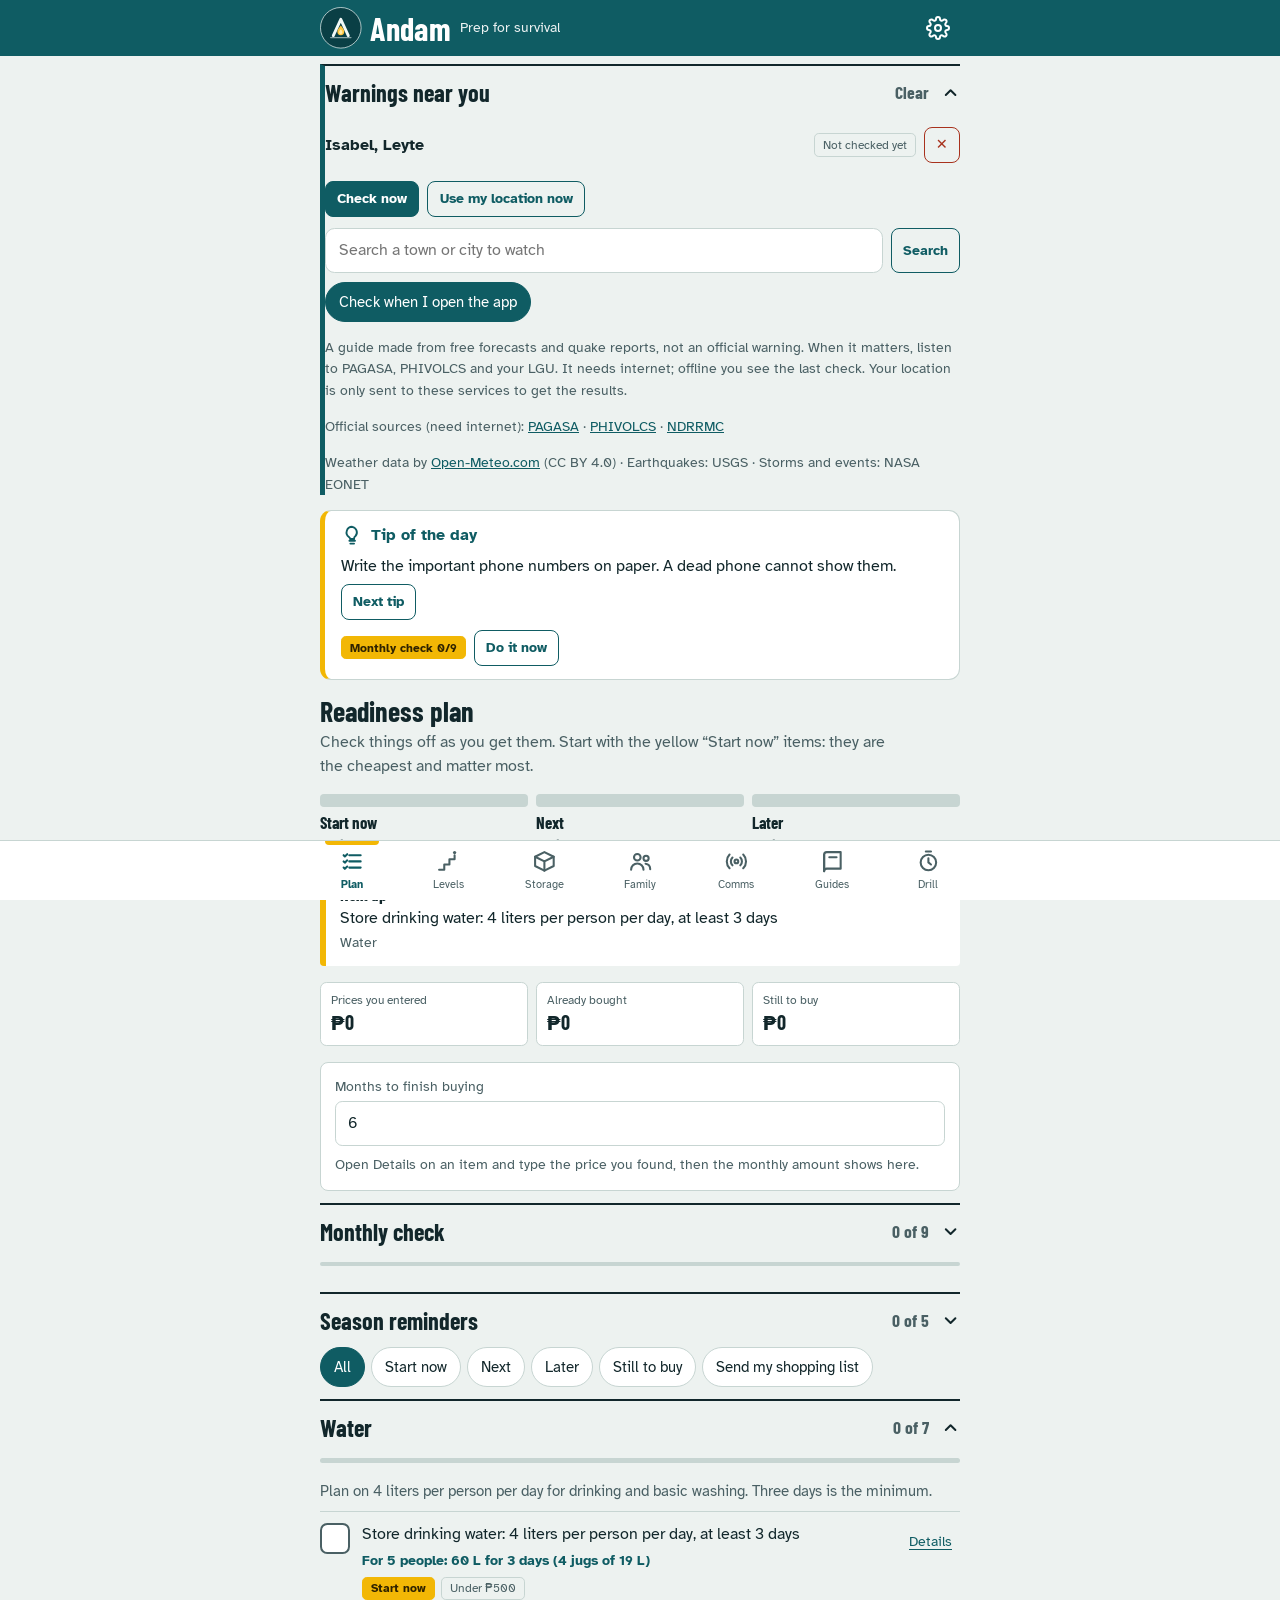
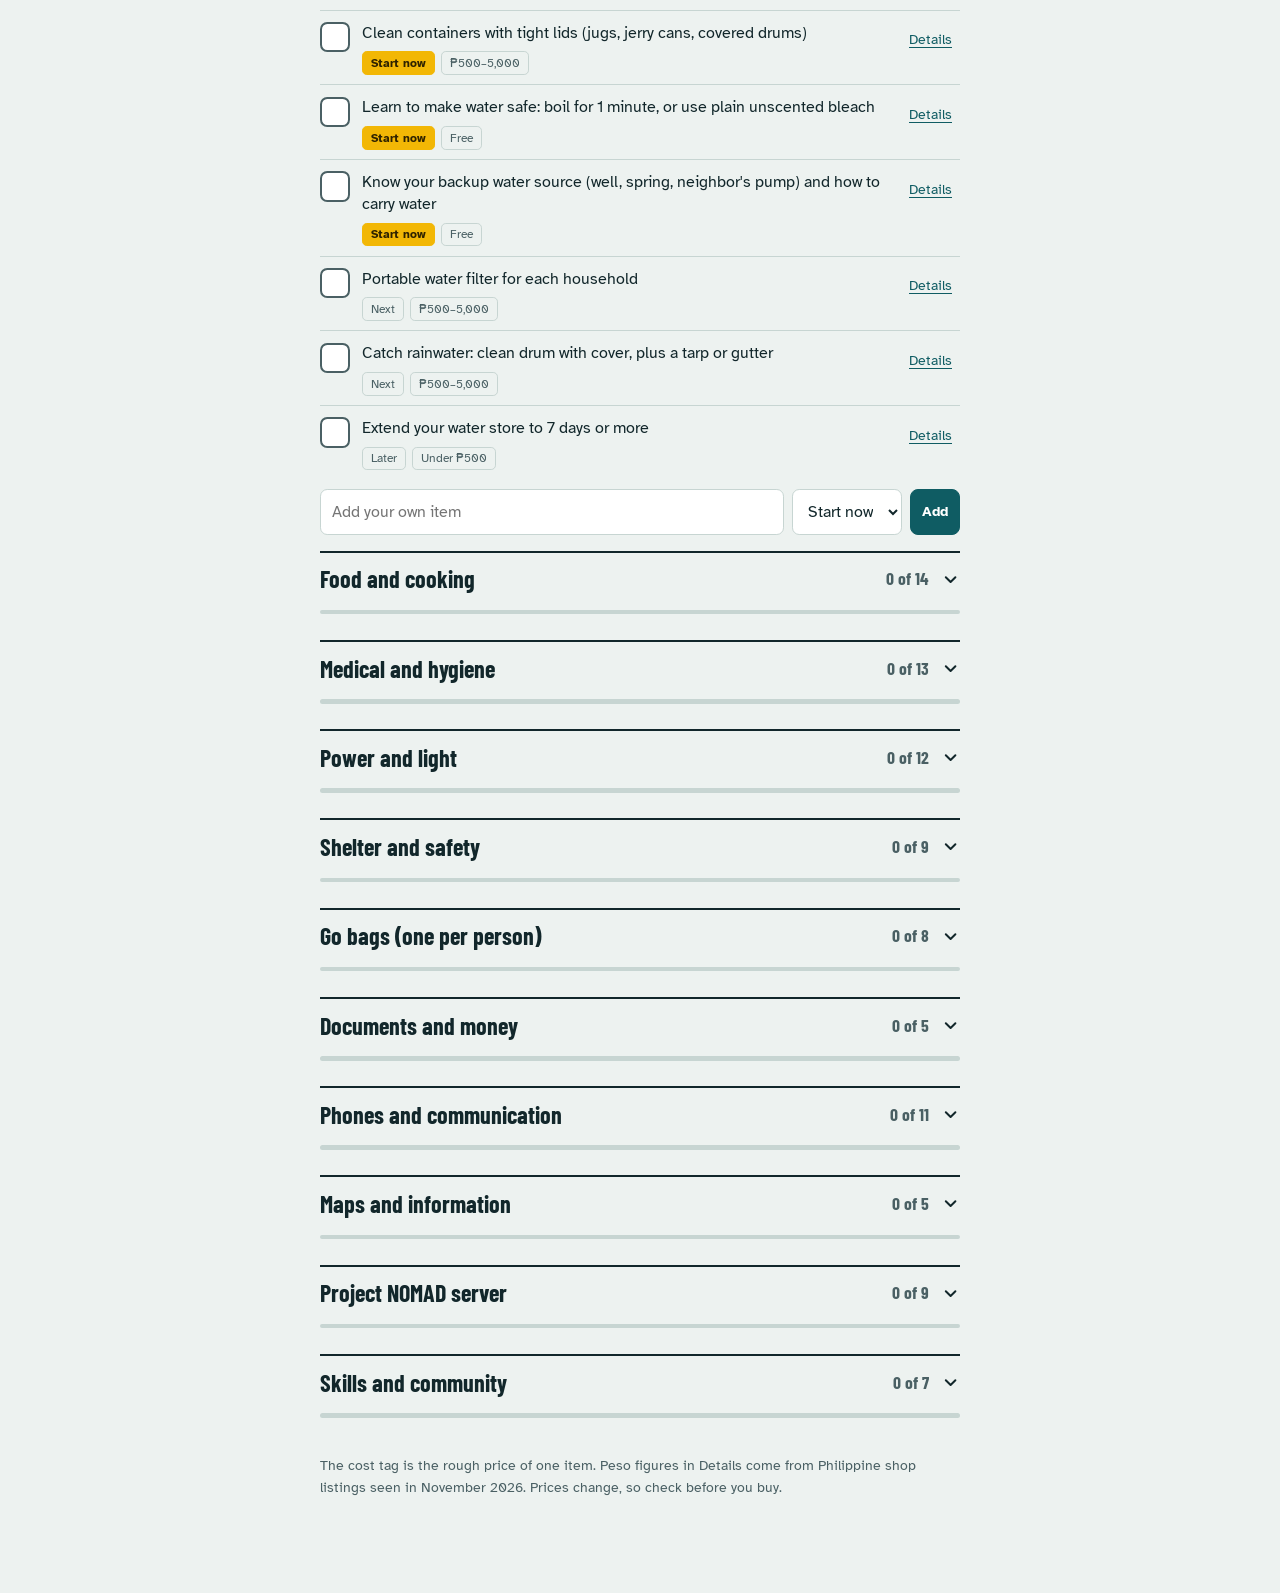
==== index.html @ 2afd2165 "Add files via upload" ====
<!doctype html>
<html lang="en">
<head>
<meta charset="utf-8">
<meta name="viewport" content="width=device-width,initial-scale=1,viewport-fit=cover">
<title>Andam – Prep for survival</title>
<meta name="description" content="A family readiness plan, shopping checklist, and emergency guides that work without internet.">
<meta name="theme-color" content="#0F5C63">
<meta name="apple-mobile-web-app-capable" content="yes">
<meta name="mobile-web-app-capable" content="yes">
<meta name="apple-mobile-web-app-title" content="Andam">
<meta name="apple-mobile-web-app-status-bar-style" content="black-translucent">
<meta name="robots" content="noindex">
<link rel="manifest" href="manifest.webmanifest">
<link rel="icon" href="icons/icon-192.png">
<link rel="apple-touch-icon" href="icons/apple-touch-icon.png">
<link rel="preload" href="fonts/barlow-cond-700.woff2" as="font" type="font/woff2" crossorigin>
<link rel="stylesheet" href="styles.css">
</head>
<body>

<header class="top">
  <div class="wrap">
    <div class="brand"><svg class="logo" viewBox="0 0 512 512" aria-hidden="true" focusable="false"><circle cx="256" cy="256" r="250" fill="#0A3F45" stroke="#F2FAF8" stroke-opacity=".7" stroke-width="12"/><g transform="translate(256 256) scale(0.84) translate(-256 -270)"><path d="M146 384 L256 146 L366 384" fill="none" stroke="#F2FAF8" stroke-width="42" stroke-linecap="round" stroke-linejoin="round"/><path d="M256 238 C292 280 306 302 306 328 a50 50 0 0 1 -100 0 C206 302 220 280 256 238 Z" fill="#FFC53D"/><path d="M256 290 C273 311 282 322 282 337 a26 26 0 0 1 -52 0 C230 322 239 311 256 290 Z" fill="#FFE8A3"/><path d="M108 414 H404" stroke="#F2FAF8" stroke-width="20" stroke-linecap="round" opacity=".55"/></g></svg><h1>Andam</h1><span>Prep for survival</span></div>
    <button class="icon-btn" data-a="settings" aria-label="Settings and backup">
      <svg viewBox="0 0 24 24" fill="none" stroke="currentColor" stroke-width="2" stroke-linecap="round" stroke-linejoin="round" aria-hidden="true"><circle cx="12" cy="12" r="3"/><path d="M19.4 15a1.7 1.7 0 0 0 .3 1.9l.1.1a2 2 0 1 1-2.8 2.8l-.1-.1a1.7 1.7 0 0 0-1.9-.3 1.7 1.7 0 0 0-1 1.5V21a2 2 0 1 1-4 0v-.1a1.7 1.7 0 0 0-1-1.5 1.7 1.7 0 0 0-1.9.3l-.1.1a2 2 0 1 1-2.8-2.8l.1-.1a1.7 1.7 0 0 0 .3-1.9 1.7 1.7 0 0 0-1.5-1H3a2 2 0 1 1 0-4h.1a1.7 1.7 0 0 0 1.5-1 1.7 1.7 0 0 0-.3-1.9l-.1-.1a2 2 0 1 1 2.8-2.8l.1.1a1.7 1.7 0 0 0 1.9.3h0a1.7 1.7 0 0 0 1-1.5V3a2 2 0 1 1 4 0v.1a1.7 1.7 0 0 0 1 1.5h0a1.7 1.7 0 0 0 1.9-.3l.1-.1a2 2 0 1 1 2.8 2.8l-.1.1a1.7 1.7 0 0 0-.3 1.9v0a1.7 1.7 0 0 0 1.5 1H21a2 2 0 1 1 0 4h-.1a1.7 1.7 0 0 0-1.5 1z"/></svg>
    </button>
  </div>
</header>

<main class="wrap" id="app" aria-live="polite"></main>

<nav class="nav" aria-label="Main">
  <div class="wrap">
    <button data-a="tab" data-tab="plan">
      <svg viewBox="0 0 24 24" fill="none" stroke="currentColor" stroke-width="2" stroke-linecap="round" stroke-linejoin="round" aria-hidden="true"><path d="M9 6h11M9 12h11M9 18h11"/><path d="M3.5 6l1.2 1.2L7 5M3.5 12l1.2 1.2L7 11M3.5 18l1.2 1.2L7 17"/></svg>
      <span data-i="Plan">Plan</span></button>
    <button data-a="tab" data-tab="levels">
      <svg viewBox="0 0 24 24" fill="none" stroke="currentColor" stroke-width="2" stroke-linecap="round" stroke-linejoin="round" aria-hidden="true"><path d="M3 20h5v-5h5v-5h5V6"/><circle class="lvl-dot" cx="18" cy="3.5" r="1.6" fill="currentColor" stroke="none"/></svg>
      <span data-i="Levels">Levels</span></button>
    <button data-a="tab" data-tab="storage">
      <svg viewBox="0 0 24 24" fill="none" stroke="currentColor" stroke-width="2" stroke-linecap="round" stroke-linejoin="round" aria-hidden="true"><path d="M3 7.5 12 3l9 4.5v9L12 21l-9-4.5z"/><path d="M3 7.5 12 12l9-4.5M12 12v9"/></svg>
      <span data-i="Storage">Storage</span></button>
    <button data-a="tab" data-tab="family">
      <svg viewBox="0 0 24 24" fill="none" stroke="currentColor" stroke-width="2" stroke-linecap="round" stroke-linejoin="round" aria-hidden="true"><circle cx="9" cy="8" r="3.2"/><path d="M3 20c0-3.3 2.7-6 6-6s6 2.7 6 6"/><circle cx="17.5" cy="9" r="2.5"/><path d="M17 14.2c2.6.3 4.5 2.5 4.5 5.3"/></svg>
      <span data-i="Family">Family</span></button>
    <button data-a="tab" data-tab="comms">
      <svg viewBox="0 0 24 24" fill="none" stroke="currentColor" stroke-width="2" stroke-linecap="round" stroke-linejoin="round" aria-hidden="true"><circle cx="12" cy="12" r="1.8"/><path d="M8.2 8.2a5.4 5.4 0 0 0 0 7.6M15.8 8.2a5.4 5.4 0 0 1 0 7.6M5.4 5.4a9.4 9.4 0 0 0 0 13.2M18.6 5.4a9.4 9.4 0 0 1 0 13.2"/></svg>
      <span data-i="Comms">Comms</span></button>
    <button data-a="tab" data-tab="guides">
      <svg viewBox="0 0 24 24" fill="none" stroke="currentColor" stroke-width="2" stroke-linecap="round" stroke-linejoin="round" aria-hidden="true"><path d="M4 5.5A2.5 2.5 0 0 1 6.5 3H20v16H6.5A2.5 2.5 0 0 0 4 21.5z"/><path d="M4 5.5v16"/><path d="M9 8h7"/></svg>
      <span data-i="Guides">Guides</span></button>
    <button data-a="tab" data-tab="drill">
      <svg viewBox="0 0 24 24" fill="none" stroke="currentColor" stroke-width="2" stroke-linecap="round" stroke-linejoin="round" aria-hidden="true"><circle cx="12" cy="13" r="7.5"/><path d="M12 9v4l2.5 2M9.5 2.5h5"/></svg>
      <span data-i="Drill">Drill</span></button>
  </div>
</nav>

<div class="toast" id="toast" role="status" hidden></div>

<dialog id="settings" aria-labelledby="settingsTitle">
  <div class="dlg">
    <div style="display:flex;justify-content:space-between;align-items:center">
      <h2 id="settingsTitle">Settings</h2>
      <button class="btn ghost small" data-a="closesettings">Close</button>
    </div>

    <h3>Look</h3>
    <div class="grid2">
      <label class="field"><span>Theme</span>
        <select id="theme" data-bind="settings.theme"><option value="auto">Match my phone</option><option value="light">Light</option><option value="dark">Dark</option></select></label>
      <label class="field"><span>Text size</span>
        <select id="size" data-bind="settings.size"><option value="m">Normal</option><option value="l">Large</option><option value="xl">Extra large</option></select></label>
    </div>
    <label class="field"><span>Language / Pinulongan</span>
      <select id="lang" data-bind="settings.lang" data-re="1"><option value="en">English</option><option value="ceb">Bisaya</option></select></label>
    <label class="field"><span>Animations</span>
      <select id="motion" data-bind="settings.motion"><option value="auto">On (follow my phone's setting)</option><option value="off">Off (saves battery)</option></select></label>

    <h3>Install on this phone</h3>
    <p><span class="status" id="offlineStatus">Checking…</span></p>
    <p class="hint">Android (Chrome): menu ⋮, then “Install app” or “Add to Home screen”. iPhone (Safari): Share button, then “Add to Home Screen”. Open the app once with internet so it can save itself for offline use.</p>
    <button class="btn" id="installBtn" data-a="install" hidden>Install Andam</button>

    <h3>Send this app to another phone</h3>
    <p class="hint">Works with no internet and no power grid. It packs the whole app into one file (Andam.html). Pick Bluetooth or Nearby Share in the menu that opens. The other person opens the file in Chrome.</p>
    <button class="btn" data-a="shareapp">Send this app</button>

    <h3>Back up your entries</h3>
    <p class="hint">Everything you type is saved only on this phone. If you change phones, copy this backup and paste it into the new one. Photos you add to a guide stay on this phone and are not in the backup.</p>
    <p class="hint" id="lastBackup"></p>
    <textarea id="backup" readonly aria-label="Backup text" style="min-height:6rem;font-size:.8rem"></textarea>
    <div class="actions"><button class="btn small" data-a="copybackup">Copy backup</button><button class="btn small ghost" data-a="dlbackup">Download file</button></div>
    <label class="field"><span>Restore from a backup</span><textarea id="restoreText" placeholder="Paste a backup here" style="min-height:4rem;font-size:.8rem"></textarea></label>
    <div class="actions"><input type="file" id="restoreFile" accept=".json,application/json" aria-label="Choose a backup file"><button class="btn small" data-a="restore">Restore</button></div>

    <h3>Print</h3>
    <p class="hint">Prints the page you are on, with every section open. Save as PDF to keep a copy.</p>
    <button class="btn small ghost" data-a="print">Print this page</button>

    <h3>Start over</h3>
    <button class="btn danger small" data-a="reset">Erase everything on this phone</button>

    <h3>About</h3>
    <p class="hint">Andam means “ready” in Bisaya. Nothing you enter leaves this phone. Peso figures come from Philippine shop listings seen in November 2026 and will change. Radio and satellite rules come from NTC circulars and news reports: confirm with the NTC or an authorized dealer before you buy.</p>
  </div>
</dialog>

<script src="data.js"></script>
<script src="tips.js"></script>
<script src="alerts.js"></script>
<script src="levels.js"></script>
<script src="howto.js"></script>
<script src="figures.js"></script>
<script src="howto2.js"></script>
<script src="howto3.js"></script>
<script src="figures4.js"></script>
<script src="i18n.js"></script>
<script src="i18n2.js"></script>
<script src="app.js"></script>
</body>
</html>
---- styles.css ----
@font-face{font-family:"Atkinson Hyperlegible";src:url(fonts/atkinson-400.woff2) format("woff2");font-weight:400;font-style:normal;font-display:swap}
@font-face{font-family:"Atkinson Hyperlegible";src:url(fonts/atkinson-700.woff2) format("woff2");font-weight:700;font-style:normal;font-display:swap}
@font-face{font-family:"Barlow Condensed";src:url(fonts/barlow-cond-600.woff2) format("woff2");font-weight:600;font-style:normal;font-display:swap}
@font-face{font-family:"Barlow Condensed";src:url(fonts/barlow-cond-700.woff2) format("woff2");font-weight:700;font-style:normal;font-display:swap}

:root{
  --bg:#EDF2F0; --surface:#FFFFFF; --ink:#12272B; --muted:#4A6064; --line:#C7D5D2;
  --accent:#0F5C63; --accent-ink:#FFFFFF; --accent-soft:#D8EAEA;
  --signal:#F2B705; --signal-ink:#2F2300;
  --p1:#F2B705; --p2:#0F5C63; --p3:#6E8C93;
  --danger:#A8321D; --ok:#1E7A4C;
  --shadow:0 -1px 0 var(--line);
  --head:"Barlow Condensed","Arial Narrow",system-ui,sans-serif;
  --body:"Atkinson Hyperlegible",system-ui,-apple-system,"Segoe UI",Roboto,sans-serif;
}
@media (prefers-color-scheme:dark){
  :root:not([data-theme="light"]){
    --bg:#0B181B; --surface:#12262A; --ink:#E6F0EE; --muted:#9DB4B1; --line:#274349;
    --accent:#5CC2C8; --accent-ink:#062A2D; --accent-soft:#17383C;
    --p2:#5CC2C8; --p3:#8FB0B7; --danger:#FF8C73; --ok:#6FD39B;
  }
}
:root[data-theme="dark"]{
  --bg:#0B181B; --surface:#12262A; --ink:#E6F0EE; --muted:#9DB4B1; --line:#274349;
  --accent:#5CC2C8; --accent-ink:#062A2D; --accent-soft:#17383C;
  --p2:#5CC2C8; --p3:#8FB0B7; --danger:#FF8C73; --ok:#6FD39B;
}

*{box-sizing:border-box}
html{font-size:100%;-webkit-text-size-adjust:100%;scroll-padding-top:5rem}
html[data-size="l"]{font-size:118%}
html[data-size="xl"]{font-size:136%}
body{margin:0;background:var(--bg);color:var(--ink);font:400 1rem/1.5 var(--body);
  padding-bottom:calc(5rem + env(safe-area-inset-bottom))}
button,input,select,textarea{font:inherit;color:inherit}
button{cursor:pointer}
a{color:var(--accent)}
:focus-visible{outline:3px solid var(--signal);outline-offset:2px;border-radius:.25rem}
.wrap{max-width:42rem;margin:0 auto;padding:0 1rem}
[hidden]{display:none!important}

/* top bar */
.top{position:sticky;top:0;z-index:20;background:var(--accent);color:var(--accent-ink);
  padding-top:env(safe-area-inset-top)}
:root[data-theme="dark"] .top, :root:not([data-theme="light"]) .top{}
.top .wrap{display:flex;align-items:center;justify-content:space-between;min-height:3.5rem;gap:.75rem}
.brand{display:flex;align-items:center;gap:.55rem;min-width:0}
.brand .logo{height:2.6rem;width:2.6rem;flex:none}
.brand h1{margin:0;font:700 2rem/1 var(--head);letter-spacing:.01em}
.brand span{font-size:.9rem;opacity:.92;white-space:nowrap;overflow:hidden;text-overflow:ellipsis}
.icon-btn{width:2.75rem;height:2.75rem;display:grid;place-items:center;border-radius:.6rem;
  background:transparent;border:0;color:inherit}
.icon-btn:hover{background:rgba(255,255,255,.14)}
.icon-btn svg{width:1.5rem;height:1.5rem}
@media (prefers-color-scheme:dark){ :root:not([data-theme="light"]) .top{background:#0F3F45;color:#E6F0EE} }
:root[data-theme="dark"] .top{background:#0F3F45;color:#E6F0EE}

/* views */
main{padding-top:1rem}
.view>h2{margin:.25rem 0 .25rem;font:700 1.75rem/1.1 var(--head)}
.lede{margin:0 0 1rem;color:var(--muted);max-width:36rem}
h3{font:700 1.3rem/1.15 var(--head);margin:1.5rem 0 .5rem}
.sec{margin:1.25rem 0}
.hint{color:var(--muted);font-size:.9rem}

/* readiness bar: three phase segments */
.tide{display:grid;grid-template-columns:repeat(3,1fr);gap:.5rem;margin:.75rem 0 1rem}
.seg .bar{height:.8rem;background:var(--line);border-radius:.25rem;overflow:hidden}
.seg .bar i{display:block;height:100%;transition:width .35s ease}
.seg:nth-child(1) i{background:var(--p1)}
.seg:nth-child(2) i{background:var(--p2)}
.seg:nth-child(3) i{background:var(--p3)}
.seg b{display:block;font:700 1.05rem/1.2 var(--head);margin-top:.3rem}
.seg small{color:var(--muted);font-size:.8rem}

.nextup{display:flex;gap:.75rem;align-items:flex-start;padding:.75rem .9rem;background:var(--surface);
  border-left:.4rem solid var(--signal);border-radius:.25rem;margin:0 0 1rem}
.nextup b{font:700 1.05rem/1.2 var(--head);display:block}
.nextup p{margin:.1rem 0 0}

.budget{display:grid;grid-template-columns:repeat(3,1fr);gap:.5rem;margin:0 0 1rem}
.budget div{background:var(--surface);border:1px solid var(--line);border-radius:.4rem;padding:.5rem .6rem}
.budget small{display:block;color:var(--muted);font-size:.78rem}
.budget b{font:700 1.25rem/1.2 var(--head)}

.chips{display:flex;flex-wrap:wrap;gap:.4rem;margin:0 0 .75rem}
.chip{border:1.5px solid var(--line);background:var(--surface);color:var(--ink);padding:.4rem .8rem;border-radius:2rem;min-height:2.5rem;font-size:.92rem}
.chip[aria-pressed="true"]{background:var(--accent);border-color:var(--accent);color:var(--accent-ink)}

/* category accordions */
.cat{border-top:2px solid var(--ink);margin-top:.5rem}
.cat>summary{list-style:none;display:grid;grid-template-columns:1fr auto auto;gap:.25rem .75rem;align-items:center;
  padding:.8rem 0;cursor:pointer;min-height:3rem}
.cat>summary::-webkit-details-marker{display:none}
.cat>summary h3{margin:0;font-size:1.5rem}
.cat .count{font:700 1.1rem/1 var(--head);color:var(--muted)}
.cat .chev{width:1.2rem;height:1.2rem;transition:transform .2s}
.cat[open] .chev{transform:rotate(180deg)}
.cat .mini{grid-column:1/-1;height:.28rem;background:var(--line);border-radius:.2rem;overflow:hidden}
.cat .mini i{display:block;height:100%;background:var(--accent)}
.cat .blurb{margin:0 0 .5rem;color:var(--muted);font-size:.95rem}

.item{border-top:1px solid var(--line);padding:.6rem 0}
.row{display:grid;grid-template-columns:auto 1fr auto;gap:.75rem;align-items:start}
.chk{appearance:none;-webkit-appearance:none;width:1.9rem;height:1.9rem;margin:.1rem 0 0;border:2px solid var(--muted);
  border-radius:.45rem;background:var(--surface);display:grid;place-content:center;cursor:pointer;flex:none}
.chk:checked{background:var(--accent);border-color:var(--accent)}
.chk:checked::after{content:"";width:.95rem;height:.5rem;border-left:3px solid var(--accent-ink);
  border-bottom:3px solid var(--accent-ink);transform:rotate(-45deg) translate(1px,-2px)}
.item label.t{display:block;cursor:pointer;padding:.15rem 0;line-height:1.35}
.item.done label.t{color:var(--muted);text-decoration:line-through;text-decoration-thickness:1px}
.meta{display:flex;flex-wrap:wrap;gap:.35rem;margin-top:.3rem}
.tag{font-size:.78rem;line-height:1;padding:.28rem .5rem;border-radius:.3rem;border:1px solid var(--line);color:var(--muted);background:transparent}
.tag.p1{background:var(--signal);border-color:var(--signal);color:var(--signal-ink);font-weight:700}
.tag.price{color:var(--ink)}
.more{border:0;background:transparent;color:var(--accent);padding:.5rem;min-height:2.5rem;border-radius:.4rem;font-size:.9rem;text-decoration:underline;text-underline-offset:3px}
.detail{margin:.4rem 0 .4rem 2.65rem;padding:.7rem .8rem;background:var(--surface);border:1px solid var(--line);border-radius:.4rem;font-size:.95rem}
.detail dl{margin:0;display:grid;gap:.4rem}
.detail dt{font-weight:700}
.detail dd{margin:0}
.field{display:block;margin:.6rem 0 0}
.field span{display:block;font-size:.85rem;color:var(--muted);margin-bottom:.2rem}
input[type=text],input[type=tel],input[type=number],input[type=date],select,textarea{
  width:100%;padding:.6rem .7rem;border:1.5px solid var(--line);border-radius:.45rem;background:var(--surface);min-height:2.75rem}
textarea{min-height:5rem;resize:vertical}
.addrow{display:grid;grid-template-columns:1fr auto auto;gap:.5rem;margin:.6rem 0 1rem}
.btn{border:1.5px solid var(--accent);background:var(--accent);color:var(--accent-ink);padding:.6rem 1rem;border-radius:.5rem;min-height:2.75rem;font-weight:700}
.btn.ghost{background:transparent;color:var(--accent)}
.btn.danger{border-color:var(--danger);color:var(--danger);background:transparent}
.btn.small{padding:.35rem .7rem;min-height:2.25rem;font-size:.9rem}

/* plain list blocks for family / comms */
.block{background:var(--surface);border:1px solid var(--line);border-radius:.5rem;padding:.9rem;margin:.75rem 0}
.block h4{margin:0 0 .4rem;font:700 1.25rem/1.15 var(--head)}
.grid2{display:grid;grid-template-columns:1fr 1fr;gap:.6rem}
@media (max-width:30rem){.grid2{grid-template-columns:1fr}}
.person{border-top:1px solid var(--line);padding:.9rem 0}
.person:first-of-type{border-top:0}
.actions{display:flex;gap:.5rem;flex-wrap:wrap;margin-top:.6rem}
a.btn{display:inline-flex;align-items:center;text-decoration:none}
.layer{border-top:1px solid var(--line);padding:.75rem 0}
.layer:first-child{border-top:0}
.layer h4{margin:0}
.layer p{margin:.2rem 0 .4rem}

/* guides */
.guide{border-top:1px solid var(--line)}
.guide>summary{list-style:none;cursor:pointer;padding:.9rem 0;font:700 1.35rem/1.2 var(--head);display:flex;justify-content:space-between;align-items:center;min-height:3rem}
.guide>summary::-webkit-details-marker{display:none}
.guide>summary::after{content:"+";font:700 1.6rem/1 var(--head);color:var(--accent)}
.guide[open]>summary::after{content:"–"}
.guide .body{padding:0 0 1rem}
.guide ol,.guide ul{padding-left:1.3rem;margin:.4rem 0}
.guide li{margin:.35rem 0}
.guide h4{font:700 1.15rem/1.2 var(--head);margin:1rem 0 .2rem}
.callout{border-left:.4rem solid var(--danger);padding:.5rem .8rem;background:var(--surface);margin:.6rem 0;border-radius:.25rem}

/* bottom nav */
.nav{position:fixed;inset:auto 0 0 0;z-index:30;background:var(--surface);box-shadow:var(--shadow);
  padding-bottom:env(safe-area-inset-bottom)}
.nav .wrap{display:grid;grid-template-columns:repeat(7,1fr);padding:0}
.nav button{border:0;background:transparent;display:flex;flex-direction:column;align-items:center;gap:.15rem;
  padding:.5rem .1rem .45rem;min-height:3.6rem;font-size:.7rem;color:var(--muted);position:relative}
.nav svg{width:1.55rem;height:1.55rem}
.nav button[aria-current="page"]{color:var(--accent);font-weight:700}
.nav button[aria-current="page"]::before{content:"";position:absolute;top:0;left:22%;right:22%;height:.25rem;background:var(--signal);border-radius:0 0 .25rem .25rem}

/* settings dialog */
dialog{border:0;border-radius:.8rem;padding:0;width:min(34rem,94vw);max-height:90vh;background:var(--bg);color:var(--ink)}
dialog::backdrop{background:rgba(5,20,22,.6)}
.dlg{padding:1rem 1rem 1.25rem;overflow:auto;max-height:90vh}
.dlg h2{margin:0 0 .5rem;font:700 1.75rem/1.1 var(--head)}
.dlg h3{font-size:1.2rem;margin:1.25rem 0 .4rem}
.seg-choice{display:flex;gap:.4rem;flex-wrap:wrap}
.status{display:inline-block;padding:.25rem .6rem;border-radius:.3rem;font-size:.85rem;background:var(--accent-soft);color:var(--ink)}

.toast{position:fixed;left:50%;bottom:calc(5.2rem + env(safe-area-inset-bottom));transform:translateX(-50%);
  background:var(--ink);color:var(--bg);padding:.6rem 1rem;border-radius:.5rem;z-index:50;max-width:90vw;font-size:.92rem}

.empty{padding:1rem;border:1.5px dashed var(--line);border-radius:.5rem;color:var(--muted)}



/* ---------- Levels ---------- */
.mini{margin:.8rem 0 .3rem;font-size:.85rem;color:var(--muted)}
.goalchips .chip{display:flex;flex-direction:column;align-items:flex-start;line-height:1.15;border-radius:.6rem;padding:.45rem .8rem}
.goalchips .chip small{font-size:.72rem;opacity:.85}
.hero{display:flex;align-items:center;gap:1rem;background:var(--surface);border:1px solid var(--line);border-radius:.6rem;padding:.8rem 1rem;margin:.75rem 0}
.hero b{display:block;font:700 1.3rem/1.15 var(--head)}
.hero small{color:var(--muted)}
.ring{width:5.4rem;height:5.4rem;flex:none}
.ring circle{fill:none;stroke-width:8}
.ring-bg{stroke:var(--line)}
.ring-fg{stroke:var(--accent);stroke-linecap:round;transform:rotate(-90deg);transform-origin:40px 40px;transition:stroke-dasharray .6s ease}
.ring text{font:700 20px var(--head);fill:var(--ink)}

.tiles{display:grid;grid-template-columns:repeat(2,minmax(0,1fr));gap:.55rem;margin:.75rem 0}
.tile{display:grid;grid-template-columns:auto 1fr;grid-template-areas:"i b" "i s" "t t";gap:.1rem .6rem;align-items:center;text-align:left;
  background:var(--surface);color:var(--ink);border:1.5px solid var(--line);border-radius:.6rem;padding:.65rem;min-height:5.2rem}
.tile .ico{grid-area:i}
.tile b{grid-area:b;font:700 1.12rem/1.1 var(--head)}
.tile .steps{grid-area:s;justify-self:start}
.tile small{grid-area:t;color:var(--muted);font-size:.78rem;margin-top:.15rem}
.tile.gap{border-color:var(--signal)}
.tile.ok{border-color:var(--ok)}
.tile:active{transform:scale(.98)}
.ico{width:2.3rem;height:2.3rem;color:var(--accent);flex:none}
.steps{display:flex;gap:3px;align-items:flex-end;height:1.1rem}
.steps i{display:block;width:.5rem;background:var(--line);border-radius:2px;transform-origin:bottom}
.steps i:nth-child(1){height:35%}.steps i:nth-child(2){height:58%}.steps i:nth-child(3){height:80%}.steps i:nth-child(4){height:100%}
.steps i.on{background:var(--accent)}
.steps i.g{box-shadow:0 -3px 0 var(--signal)}
.nextlist{list-style:none;margin:0;padding:0}
.nextlist li{border-top:1px solid var(--line)}
.nextlist li:first-child{border-top:0}
.linkbtn{border:0;background:transparent;color:var(--ink);text-align:left;padding:.55rem 0;min-height:2.75rem;width:100%;line-height:1.3}
.linkbtn b{color:var(--accent)}

.lad{border-top:1px solid var(--line);scroll-margin-top:4.5rem}
.lad>summary{list-style:none;cursor:pointer;display:grid;grid-template-columns:auto 1fr auto;gap:.7rem;align-items:center;padding:.8rem 0;min-height:3.4rem}
.lad>summary::-webkit-details-marker{display:none}
.lad .lt b{display:block;font:700 1.35rem/1.1 var(--head)}
.lad .lt small{color:var(--muted);font-size:.82rem}
.lbody{padding:0 0 1rem}
.lbody .intro{margin:.2rem 0 .8rem;color:var(--muted)}
.rung{background:var(--surface);border:1px solid var(--line);border-left:6px solid var(--accent);border-radius:.5rem;padding:.75rem .85rem;margin:.65rem 0}
.rung.beyond{border-style:dashed;border-left-style:solid}
.rung.done{background:var(--accent-soft)}
.rhead{display:grid;grid-template-columns:auto 1fr;gap:.7rem;align-items:start}
.rhead label{cursor:pointer;display:flex;flex-wrap:wrap;gap:.35rem .45rem;align-items:center;line-height:1.3}
.hz{font:700 .85rem/1 var(--head);letter-spacing:.04em;text-transform:uppercase;padding:.28rem .5rem;border-radius:.3rem}
.hz.h1{background:var(--signal);color:var(--signal-ink)}
.hz.h2{background:var(--accent);color:var(--accent-ink)}
.hz.h3{background:var(--ink);color:var(--bg)}
.hz.h4{background:var(--ok);color:var(--bg)}
.sz{font-size:.8rem;color:var(--muted);border:1px solid var(--line);padding:.2rem .45rem;border-radius:2rem}
.rt{flex-basis:100%;font-weight:700}
.rung .cov{margin:.5rem 0 .2rem;color:var(--muted);font-size:.93rem}
.rung ul{margin:.3rem 0 .4rem;padding-left:1.2rem}
.rung li{margin:.25rem 0}
.rung .calc{margin:.4rem 0;padding:.5rem .65rem;background:var(--bg);border-radius:.35rem;font-size:.93rem}
.rung .note{margin:.4rem 0 0;font-size:.9rem;color:var(--muted)}
.tag.est{border-color:var(--signal);color:var(--ink)}
.src{font-size:.78rem;color:var(--muted);margin:.8rem 0 0}

/* icon animations: only while a section is open or a tile is pressed, to save battery */
.ico *{transform-box:fill-box;transform-origin:center}
.ico .a-grow{transform-origin:50% 100%}
.a-bolt,.a-lamp,.a-flame{fill:var(--signal)}
.a-flame{stroke:var(--accent)}
.a-steam,.a-arc,.a-drip{opacity:.9}
@keyframes ico-steam{0%{transform:translateY(2px);opacity:0}40%{opacity:1}100%{transform:translateY(-3px);opacity:0}}
@keyframes ico-spin{to{transform:rotate(360deg)}}
@keyframes ico-pulse{0%,100%{transform:scale(1)}50%{transform:scale(1.14)}}
@keyframes ico-drip{0%{transform:translateY(-3px);opacity:0}30%{opacity:1}100%{transform:translateY(4px);opacity:0}}
@keyframes ico-wave{0%,100%{transform:translateX(-1.2px)}50%{transform:translateX(1.2px)}}
@keyframes ico-grow{0%{transform:scaleY(.15)}60%,100%{transform:scaleY(1)}}
@keyframes ico-flame{0%,100%{transform:scale(1,1) skewX(0)}30%{transform:scale(.94,1.08) skewX(4deg)}65%{transform:scale(1.05,.95) skewX(-4deg)}}
@keyframes ico-arc{0%{opacity:0;transform:scale(.7)}35%{opacity:1}100%{opacity:0;transform:scale(1.1)}}
@keyframes ico-beat{0%,100%{transform:scale(1)}14%{transform:scale(1.14)}28%{transform:scale(1)}42%{transform:scale(1.08)}}
@keyframes ico-buzz{0%,100%{transform:translateX(0)}25%{transform:translateX(-.5px)}75%{transform:translateX(.5px)}}
@keyframes ico-flick{0%,100%{opacity:1}45%{opacity:.35}55%{opacity:1}72%{opacity:.6}}
:is(.tile:hover,.tile:focus-visible,.tile:active,.lad[open]>summary) .a-steam{animation:ico-steam 2.2s ease-in-out infinite}
:is(.tile:hover,.tile:focus-visible,.tile:active,.lad[open]>summary) .a-steam.s2{animation-delay:.5s}
:is(.tile:hover,.tile:focus-visible,.tile:active,.lad[open]>summary) .a-steam.s3{animation-delay:1s}
:is(.tile:hover,.tile:focus-visible,.tile:active,.lad[open]>summary) .a-rays{animation:ico-spin 10s linear infinite}
:is(.tile:hover,.tile:focus-visible,.tile:active,.lad[open]>summary) .a-core{animation:ico-pulse 2.4s ease-in-out infinite}
:is(.tile:hover,.tile:focus-visible,.tile:active,.lad[open]>summary) .a-drop{animation:ico-pulse 2.6s ease-in-out infinite}
:is(.tile:hover,.tile:focus-visible,.tile:active,.lad[open]>summary) .a-wave{animation:ico-wave 1.6s ease-in-out infinite}
:is(.tile:hover,.tile:focus-visible,.tile:active,.lad[open]>summary) .a-buzz{animation:ico-buzz .18s linear infinite}
:is(.tile:hover,.tile:focus-visible,.tile:active,.lad[open]>summary) .a-bolt{animation:ico-flick 1.4s steps(1) infinite}
:is(.tile:hover,.tile:focus-visible,.tile:active,.lad[open]>summary) .a-grow{animation:ico-grow 2.6s ease-out infinite}
:is(.tile:hover,.tile:focus-visible,.tile:active,.lad[open]>summary) .a-lamp{animation:ico-flick 2.2s ease-in-out infinite}
:is(.tile:hover,.tile:focus-visible,.tile:active,.lad[open]>summary) .a-arc{animation:ico-arc 1.8s ease-out infinite}
:is(.tile:hover,.tile:focus-visible,.tile:active,.lad[open]>summary) .a-arc.w2{animation-delay:.6s}
:is(.tile:hover,.tile:focus-visible,.tile:active,.lad[open]>summary) .a-beat{animation:ico-beat 1.6s ease-in-out infinite}
:is(.tile:hover,.tile:focus-visible,.tile:active,.lad[open]>summary) .a-flame{animation:ico-flame 1s ease-in-out infinite}
:is(.tile:hover,.tile:focus-visible,.tile:active,.lad[open]>summary) .a-drip{animation:ico-drip 1.6s ease-in infinite}

/* one-time entrance when the Levels tab opens */
@keyframes lv-tile{from{opacity:0;transform:translateY(8px)}}
@keyframes lv-step{from{transform:scaleY(0)}}
@keyframes lv-ring{from{stroke-dasharray:0 214}}
@keyframes lv-pop{0%{transform:scale(1)}40%{transform:scale(1.35)}100%{transform:scale(1)}}
@keyframes lv-dot{0%,100%{transform:translateY(0)}50%{transform:translateY(-2px)}}
.enter .tile{animation:lv-tile .4s ease both}
.enter .tile:nth-child(2){animation-delay:.05s}.enter .tile:nth-child(3){animation-delay:.1s}.enter .tile:nth-child(4){animation-delay:.15s}
.enter .tile:nth-child(5){animation-delay:.2s}.enter .tile:nth-child(6){animation-delay:.25s}.enter .tile:nth-child(7){animation-delay:.3s}
.enter .tile:nth-child(8){animation-delay:.35s}.enter .tile:nth-child(9){animation-delay:.4s}.enter .tile:nth-child(10){animation-delay:.45s}
.enter .steps i{animation:lv-step .5s ease both;animation-delay:.2s}
.enter .ring-fg{animation:lv-ring 1s ease-out both}
.chk.pop{animation:lv-pop .35s ease}
.nav button[aria-current="page"] .lvl-dot{animation:lv-dot 1.2s ease-in-out 2}


/* ---------- Guides: step by step ---------- */
.grp{font:700 1.5rem/1.1 var(--head);margin:1.6rem 0 .3rem;color:var(--accent)}
.guide.hw>summary{display:grid;grid-template-columns:auto 1fr auto;gap:.7rem;align-items:center}
.guide.hw .lt b{display:block;font:700 1.3rem/1.15 var(--head)}
.guide.hw .lt small{display:block;color:var(--muted);font:400 .82rem/1.2 var(--body);margin-top:.15rem}
.guide.hw .intro{margin:.2rem 0 .5rem}
.facts{display:flex;flex-wrap:wrap;gap:.3rem .9rem;margin:.2rem 0 .6rem;font-size:.88rem;color:var(--muted)}
.hh{margin:1rem 0 .3rem;font:700 1.25rem/1.1 var(--head)}
.buylist,.steplist{list-style:none;margin:0;padding:0}
.buylist li{display:grid;grid-template-columns:auto 1fr;gap:.7rem;align-items:start;padding:.55rem 0;border-top:1px solid var(--line)}
.buylist li:first-child{border-top:0}
.buylist label{cursor:pointer;line-height:1.3}
.buylist .pr{display:block;font-size:.88rem;color:var(--ink);margin-top:.2rem}
.buylist .nt{display:block;font-size:.85rem;color:var(--muted);margin-top:.15rem}
.buylist li.done b{color:var(--muted);text-decoration:line-through;text-decoration-thickness:1px}
.steplist>li{padding:.7rem 0;border-top:1px solid var(--line)}
.steplist>li:first-child{border-top:0}
.srow{display:grid;grid-template-columns:auto 1fr;gap:.7rem;align-items:start}
.srow label{cursor:pointer;display:grid;grid-template-columns:auto 1fr;gap:.6rem;align-items:start}
.num{display:grid;place-content:center;width:1.7rem;height:1.7rem;border-radius:50%;background:var(--accent);color:var(--accent-ink);font:700 .95rem/1 var(--head)}
.stx b{display:block;line-height:1.25}
.stx span{display:block;color:var(--muted);font-size:.95rem;margin-top:.15rem;line-height:1.4}
.steplist li.done .stx b{text-decoration:line-through;text-decoration-thickness:1px;color:var(--muted)}
.steplist li.done .num{background:var(--ok);color:var(--bg)}
.cmd{margin:.5rem 0 .2rem 2.4rem;padding:.7rem;background:var(--ink);color:var(--bg);border-radius:.4rem;font:.78rem/1.4 ui-monospace,Menlo,Consolas,monospace;white-space:pre-wrap;word-break:break-all;user-select:all}
.warnbox{margin:1rem 0 .4rem;padding:.7rem .9rem;border:1.5px solid var(--danger);border-radius:.5rem;background:var(--surface)}
.warnbox b{color:var(--danger);font:700 1.1rem/1 var(--head)}
.warnbox ul{margin:.3rem 0 0;padding-left:1.1rem}
.glinks{display:flex;flex-direction:column;gap:.4rem;align-items:flex-start;margin:0 0 .8rem}
.glinks .btn{text-align:left;line-height:1.2}
.gloss{margin:.4rem 0}
.gloss div{padding:.55rem 0;border-top:1px solid var(--line)}
.gloss dt{font-weight:700;color:var(--accent)}
.gloss dd{margin:.1rem 0 0}

/* calculator */
.crow{padding:.6rem 0;border-top:1px solid var(--line)}
.cname{font-weight:700;margin-bottom:.3rem;line-height:1.25}
.cin{display:grid;grid-template-columns:repeat(3,1fr);gap:.4rem}
.cin label{font-size:.75rem;color:var(--muted)}
.cin input{margin-top:.15rem;padding:.4rem;min-height:2.5rem}
.calcout{margin-top:.8rem;padding:.8rem;background:var(--accent-soft);border-radius:.5rem}
.res div{padding:.45rem 0;border-top:1px solid var(--line)}
.res div:first-child{border-top:0}
.res dt{font-size:.85rem;color:var(--muted)}
.res dd{margin:.1rem 0 0;font-weight:700}

/* figures */
.fig{margin:.6rem 0 .3rem;padding:.4rem;background:var(--surface);border:1px solid var(--line);border-radius:.5rem}
.fig svg{display:block;width:100%;height:auto;color:var(--ink)}
.fig figcaption{font-size:.85rem;color:var(--muted);padding:.35rem .25rem .1rem;line-height:1.35}
.figsvg .o{fill:none;stroke:var(--ink);stroke-width:1.8;stroke-linejoin:round;stroke-linecap:round}
.figsvg .thick{stroke-width:3.5}
.figsvg .dash{stroke-dasharray:5 4}
.figsvg .fa{fill:var(--accent-soft)}
.figsvg .fb{fill:var(--accent)}
.figsvg .fs{fill:var(--signal)}
.figsvg .fg{fill:var(--line)}
.figsvg .fw{fill:var(--accent);fill-opacity:.3;stroke:none}
.figsvg .soil{fill:var(--line);fill-opacity:.7}
.figsvg .soil2{fill:var(--line);fill-opacity:1}
.figsvg .mulch{fill:var(--signal);fill-opacity:.7}
.figsvg .gl{fill:none;stroke:var(--accent-soft);stroke-width:1.2}
.figsvg .bunk{fill:var(--bg)}
.figsvg .wp{fill:none;stroke:var(--accent);stroke-width:4}
.figsvg .wt{stroke:var(--accent)}
.figsvg .saferoom{fill:var(--accent-soft);stroke:var(--accent);stroke-width:3}
.figsvg .win{fill:none;stroke:var(--accent);stroke-width:6;stroke-opacity:.55}
.figsvg .strap{fill:none;stroke:var(--ink);stroke-width:3.5;stroke-dasharray:2 5;stroke-linecap:round}
.figsvg .fl{fill:none;stroke:var(--accent);stroke-width:2.2;stroke-linecap:round}
.figsvg .fl.y{stroke:var(--signal)}
.figsvg .fl.r,.figsvg .fh.r{stroke:var(--danger)}
.figsvg .fl.dash{stroke-dasharray:5 4}
.figsvg .fh{fill:var(--accent)}
.figsvg .fh.y{fill:var(--signal)}
.figsvg .fh.r{fill:var(--danger)}
.figsvg .ft{font:700 11.5px var(--body);fill:var(--ink)}
.figsvg .ft.m{font-weight:400;fill:var(--muted)}
.figsvg .ft.d{fill:var(--danger)}
@keyframes fig-dash{to{stroke-dashoffset:-18}}
@keyframes fig-flame{0%,100%{transform:scale(1,1)}40%{transform:scale(.92,1.1)}70%{transform:scale(1.06,.94)}}
.guide[open] .figsvg .fl.flow{stroke-dasharray:5 4;animation:fig-dash .9s linear infinite}
.guide[open] .figsvg .ani-flame{transform-box:fill-box;transform-origin:50% 100%;animation:fig-flame 1s ease-in-out infinite}
@keyframes ico-led{0%,100%{opacity:1}50%{opacity:.25}}
@keyframes ico-handle{0%,100%{transform:translateY(0)}50%{transform:translateY(-1.5px)}}
:is(.tile:hover,.tile:focus-visible,.tile:active,.lad[open]>summary,.guide.hw[open]>summary) .a-led{animation:ico-led 1.2s steps(1) infinite}
:is(.tile:hover,.tile:focus-visible,.tile:active,.lad[open]>summary,.guide.hw[open]>summary) .a-handle{animation:ico-handle 1s ease-in-out infinite}
.guide.hw[open]>summary .a-steam{animation:ico-steam 2.2s ease-in-out infinite}
.guide.hw[open]>summary .a-rays{animation:ico-spin 10s linear infinite}
.guide.hw[open]>summary .a-core{animation:ico-pulse 2.4s ease-in-out infinite}
.guide.hw[open]>summary .a-drop{animation:ico-pulse 2.6s ease-in-out infinite}
.guide.hw[open]>summary .a-buzz{animation:ico-buzz .18s linear infinite}
.guide.hw[open]>summary .a-grow{animation:ico-grow 2.6s ease-out infinite}
.guide.hw[open]>summary .a-lamp{animation:ico-flick 2.2s ease-in-out infinite}
.guide.hw[open]>summary .a-arc{animation:ico-arc 1.8s ease-out infinite}
.guide.hw[open]>summary .a-beat{animation:ico-beat 1.6s ease-in-out infinite}
.guide.hw[open]>summary .a-flame{animation:ico-flame 1s ease-in-out infinite}
.guide.hw[open]>summary .a-drip{animation:ico-drip 1.6s ease-in infinite}
.guide.hw .ico{width:2.1rem;height:2.1rem}

/* animations off: setting or phone's reduce-motion */
:root[data-motion="off"] *,:root[data-motion="off"] *::before,:root[data-motion="off"] *::after{animation:none!important;transition:none!important}
@media (prefers-reduced-motion:reduce){*{transition:none!important;animation:none!important}}

@media print{
  .ico *,.figsvg *{animation:none!important}
  .top,.nav,.toast,.chips,.addrow,.more,.btn,.icon-btn{display:none!important}
  body{background:#fff;color:#000;padding:0}
  .cat{break-inside:avoid-page}
  .detail{border-color:#999}
  :root{--bg:#fff;--surface:#fff;--ink:#000;--muted:#333;--line:#999}
  .view{display:block!important}
}

/* ---- v4: photos, stock dates, places, print sheet ---- */
.phrow{grid-column:2;display:flex;align-items:center;gap:.6rem;flex-wrap:wrap;margin-top:.3rem}
.phbtn{font-size:.82rem;color:var(--accent);border:1px dashed var(--accent);border-radius:.3rem;padding:.3rem .55rem;cursor:pointer}
.ph{position:relative;display:inline-block}
.ph:empty{display:none}
.ph img{width:64px;height:64px;object-fit:cover;border-radius:.35rem;border:1px solid var(--line);display:block;cursor:zoom-in}
.ph.big img{width:min(100%,320px);height:auto;max-height:70vh;cursor:zoom-out}
.phx{position:absolute;top:-.4rem;right:-.4rem;width:1.5rem;height:1.5rem;border-radius:50%;border:1px solid var(--line);background:var(--surface);color:var(--ink);font-size:1rem;line-height:1;cursor:pointer}
.tag.bad{background:var(--danger);border-color:var(--danger);color:#fff;font-weight:700}
.tag.soon{background:var(--signal);border-color:var(--signal);color:var(--signal-ink);font-weight:700}
.stk .actions{align-items:center}
.coords{font:600 .95rem/1.3 var(--body, inherit);margin:.4rem 0 0;letter-spacing:.02em}
a.btn{display:inline-block;text-decoration:none;text-align:center}
#sheet{display:none}
@media print{
  body.print-sheet header.top,body.print-sheet #app,body.print-sheet .nav,body.print-sheet .toast{display:none!important}
  body.print-sheet #sheet{display:block;color:#000;font-size:11pt;line-height:1.35}
  #sheet h1{font-size:20pt;margin:0 0 .4rem}
  #sheet h2{font-size:12pt;margin:.6rem 0 .2rem;border-bottom:1px solid #000}
  #sheet ul{margin:.2rem 0;padding-left:1.1rem}
  #sheet .sg{display:grid;grid-template-columns:1fr 1fr;gap:0 1.2rem}
  #sheet .blank{color:#666}
  #sheet .foot{font-size:9pt;color:#444;margin-top:.8rem}
}

/* ---- v4: animated picture-guides in the Quick guides ---- */
.figsvg .ft.s{font-size:11px}
.figsvg .ft.xl{font-size:22px;font-family:var(--head)}
.figsvg.q .pn{transition:opacity .3s}
.q-flame,.q-pulse,.q-rise,.q-sip{transform-box:fill-box}
.q-flame{transform-origin:50% 100%}
.q-pulse{transform-origin:50% 50%}
.q-rise,.q-sip{transform-origin:50% 100%}
@keyframes q-seq{0%,30%{opacity:1}36%,94%{opacity:.3}100%{opacity:1}}
@keyframes q-press{to{transform:translateY(8px)}}
@keyframes q-hold{50%{transform:translateY(4px)}}
@keyframes q-drop{0%{transform:translateY(0);opacity:0}15%{opacity:1}100%{transform:translateY(32px);opacity:0}}
@keyframes q-bubble{0%{transform:translateY(8px);opacity:0}30%{opacity:1}100%{transform:translateY(-10px);opacity:0}}
@keyframes q-steam{0%{transform:translateY(6px);opacity:0}50%{opacity:.9}100%{transform:translateY(-8px);opacity:0}}
@keyframes q-shake{0%{transform:translateX(-3px)}100%{transform:translateX(3px)}}
@keyframes q-wind{0%{transform:translateX(-14px);opacity:0}30%{opacity:1}100%{transform:translateX(20px);opacity:0}}
@keyframes q-rain{0%{transform:translate(0,-6px);opacity:0}30%{opacity:1}100%{transform:translate(-5px,12px);opacity:0}}
@keyframes q-rise{from{transform:scaleY(.25)}to{transform:scaleY(1)}}
@keyframes q-tick{to{transform:rotate(360deg)}}
@keyframes q-pulse{0%,100%{transform:scale(1)}50%{transform:scale(1.4)}}
@keyframes q-spark{0%,100%{opacity:1}50%{opacity:.15}}
@keyframes q-sip{0%,15%{transform:scaleY(1)}30%,45%{transform:scaleY(.78)}60%,75%{transform:scaleY(.56)}90%,100%{transform:scaleY(.36)}}
@keyframes q-blink3{0%,8%{opacity:1}9%,20%{opacity:.1}21%,28%{opacity:1}29%,40%{opacity:.1}41%,48%{opacity:1}49%,100%{opacity:.1}}
.guide[open] .figsvg.q .pn{animation:q-seq 7.5s infinite}
.guide[open] .figsvg.q .p2{animation-delay:-5s}
.guide[open] .figsvg.q .p3{animation-delay:-2.5s}
.guide[open] .q-press{animation:q-press .27s ease-in-out infinite alternate}
.guide[open] .q-hold{animation:q-hold 1s ease-in-out infinite}
.guide[open] .q-drop{animation:q-drop 1s linear infinite}
.guide[open] .q-drop.slow{animation-duration:1.9s}
.guide[open] .q-drop.d2{animation-delay:.33s}
.guide[open] .q-drop.d3{animation-delay:.66s}
.guide[open] .q-bubble{animation:q-bubble 1.2s ease-in infinite}
.guide[open] .q-steam{animation:q-steam 1.6s ease-in-out infinite}
.guide[open] .q-bubble.b2,.guide[open] .q-steam.b2{animation-delay:.4s}
.guide[open] .q-bubble.b3,.guide[open] .q-steam.b3{animation-delay:.8s}
.guide[open] .q-flame{animation:fig-flame .5s ease-in-out infinite}
.guide[open] .q-shake{animation:q-shake .09s linear infinite alternate}
.guide[open] .q-wind{animation:q-wind 1.1s linear infinite}
.guide[open] .q-wind.w2{animation-delay:.35s}
.guide[open] .q-wind.w3{animation-delay:.7s}
.guide[open] .q-rain{animation:q-rain .9s linear infinite}
.guide[open] .q-rise{animation:q-rise 4s ease-in-out infinite alternate}
.guide[open] .q-tick{animation:q-tick 6s linear infinite}
.guide[open] .q-pulse{animation:q-pulse .545s ease-in-out infinite}
.guide[open] .q-spark{animation:q-spark .5s steps(2) infinite}
.guide[open] .q-sip{animation:q-sip 6s ease-in-out infinite}
.guide[open] .q-blink3{animation:q-blink3 3s linear infinite}
.guide>.body>.fig:first-child{margin-top:0}

/* people-aware guides */
.pplbar{display:flex;align-items:center;gap:8px;flex-wrap:wrap;margin:8px 0;padding:8px 12px;border:1px solid var(--line,#2a3b40);border-radius:12px;font-weight:600}
.pplbar input{width:64px;min-height:40px;text-align:center;font:inherit}
details.guide.hw,details.cat{scroll-margin-top:4.2rem}
.qty{font-size:.9em;font-weight:600;color:var(--accent,#4cc9c0);margin:2px 0 4px}
.tile b{overflow-wrap:anywhere}

/* guide groups: tap "Power" and its guides open below it */
.gsec>summary h3{color:var(--accent)}
.gsec .gbody{padding:.2rem 0 .6rem}
.gsec{scroll-margin-top:3.8rem}
@media (max-width:359px){.brand span{display:none}}

/* expiry reminders */
.expbanner{margin:.6rem 0;padding:.7rem .9rem;border-radius:.8rem;background:#FFF1CC;color:#3a2a00;border:2px solid #E0A800;display:grid;gap:.5rem}
:root[data-theme="dark"] .expbanner{background:#3a2d06;color:#ffe9a8;border-color:#b98a00}
@media (prefers-color-scheme:dark){:root:not([data-theme="light"]) .expbanner{background:#3a2d06;color:#ffe9a8;border-color:#b98a00}}
.expbanner b{display:block;font-size:1.05rem}
.expbanner span{display:inline-block;margin-right:.8rem;font-weight:600}
.stk .stkhead{display:flex;justify-content:space-between;align-items:center;gap:.5rem;margin-bottom:.4rem}
.stk.lv-bad{border-left:5px solid #C62828}.stk.lv-soon{border-left:5px solid #E0A800}.stk.lv-ok{border-left:5px solid #2E7D32}
.stkadd h4{margin:.1rem 0 .4rem}

/* Storage tab */
.stksearch{margin:.2rem 0 .6rem}
.stksearch input{width:100%;min-height:2.8rem;padding:.5rem .8rem;border:1.5px solid var(--line);border-radius:.6rem;background:var(--surface);color:var(--ink);font:inherit}
.stkgrp[hidden],.stkitem[hidden]{display:none}
.stkgrp h4{margin:1rem 0 .3rem;display:flex;align-items:center;gap:.5rem}
.stkitem{border:1px solid var(--line);border-radius:.6rem;margin:.4rem 0;padding:0 .75rem;background:var(--surface)}
.stkitem summary{display:flex;align-items:center;gap:.5rem;min-height:3rem;list-style:none;cursor:pointer;flex-wrap:wrap;padding:.4rem 0}
.stkitem summary::-webkit-details-marker{display:none}
.stkitem summary::after{content:"";width:.5rem;height:.5rem;border-right:2px solid var(--muted);border-bottom:2px solid var(--muted);transform:rotate(45deg);transition:transform .2s;margin-left:.2rem;flex:none}
.stkitem[open] summary::after{transform:rotate(-135deg)}
.stkitem .stkname{flex:1 1 7rem;font-weight:600;overflow-wrap:anywhere;min-width:0}
.stkitem .stkqty{color:var(--muted);font-size:.85rem}
.stkitem .stkbody{padding:.2rem 0 .8rem}
@media (max-width:420px){.nav button{font-size:.62rem}}

.grpl{align-self:center;color:var(--muted);font-size:.85rem;margin-right:.2rem}

/* v17: tip of the day, monthly check, seasons */
.tipcard{background:var(--surface);border:1px solid var(--line);border-left:5px solid var(--signal);border-radius:.7rem;padding:.8rem 1rem;margin:0 0 1rem}
.tipcard .tiphead{display:flex;align-items:center;gap:.5rem;color:var(--accent)}
.tipcard .tiphead svg{width:1.4rem;height:1.4rem;flex:none}
.tipcard p{margin:.4rem 0}
.tipcard .actions{margin:.2rem 0 0}
.tipcard .tipdue{display:flex;align-items:center;gap:.5rem;flex-wrap:wrap;margin:.6rem 0 0}
.chkrow{display:flex;align-items:center;gap:.7rem;min-height:2.9rem;padding:.35rem 0;border-top:1px solid var(--line)}
.chkrow:first-of-type{border-top:0}
.chkrow span{flex:1;min-width:0}
.chkrow .btn{flex:none}
.season{margin:.6rem 0 1rem}.season h4{margin:.2rem 0 .3rem}.season:not(.now){opacity:.85}

/* v18: warnings near you */
.alertcard{border-left:5px solid var(--accent)}
.watchrow{padding:.5rem 0;border-top:1px solid var(--line)}.watchrow:first-of-type{border-top:0}
.watchrow .wh{display:flex;align-items:center;gap:.5rem;flex-wrap:wrap}.watchrow .wh b{flex:1;min-width:8rem}
.alrt{margin:.35rem 0;padding:.5rem .7rem;border-radius:.5rem;border-left:5px solid var(--line);background:var(--surface)}
.alrt b{display:block}.alrt p{margin:.2rem 0 0}
.alrt.lv0{border-left-color:#2E7D32}.alrt.lv1{border-left-color:#2E7D32}.alrt.lv2{border-left-color:#E0A800}.alrt.lv3{border-left-color:#E65100}.alrt.lv4{border-left-color:#C62828}
.alrtadd{display:flex;gap:.5rem;margin:.7rem 0 .3rem}.alrtadd input{flex:1;min-width:0;min-height:2.8rem;padding:.5rem .8rem;border:1.5px solid var(--line);border-radius:.6rem;background:var(--surface);color:var(--ink);font:inherit}
.resbtn{display:block;width:100%;text-align:left;margin:.25rem 0}
.alertban{background:#FFE0DB;border-color:#C62828;color:#4a0b05}
:root[data-theme="dark"] .alertban{background:#4a1612;color:#ffd7d1;border-color:#e0584a}
@media (prefers-color-scheme:dark){:root:not([data-theme="light"]) .alertban{background:#4a1612;color:#ffd7d1;border-color:#e0584a}}

/* v18: supply days */
.supply .sup{display:flex;align-items:center;gap:.6rem;flex-wrap:wrap;padding:.4rem 0;border-top:1px solid var(--line)}
.supply .sup b{min-width:4rem}.supply .sup small{color:var(--muted)}
.supply .pplin{max-width:14rem}
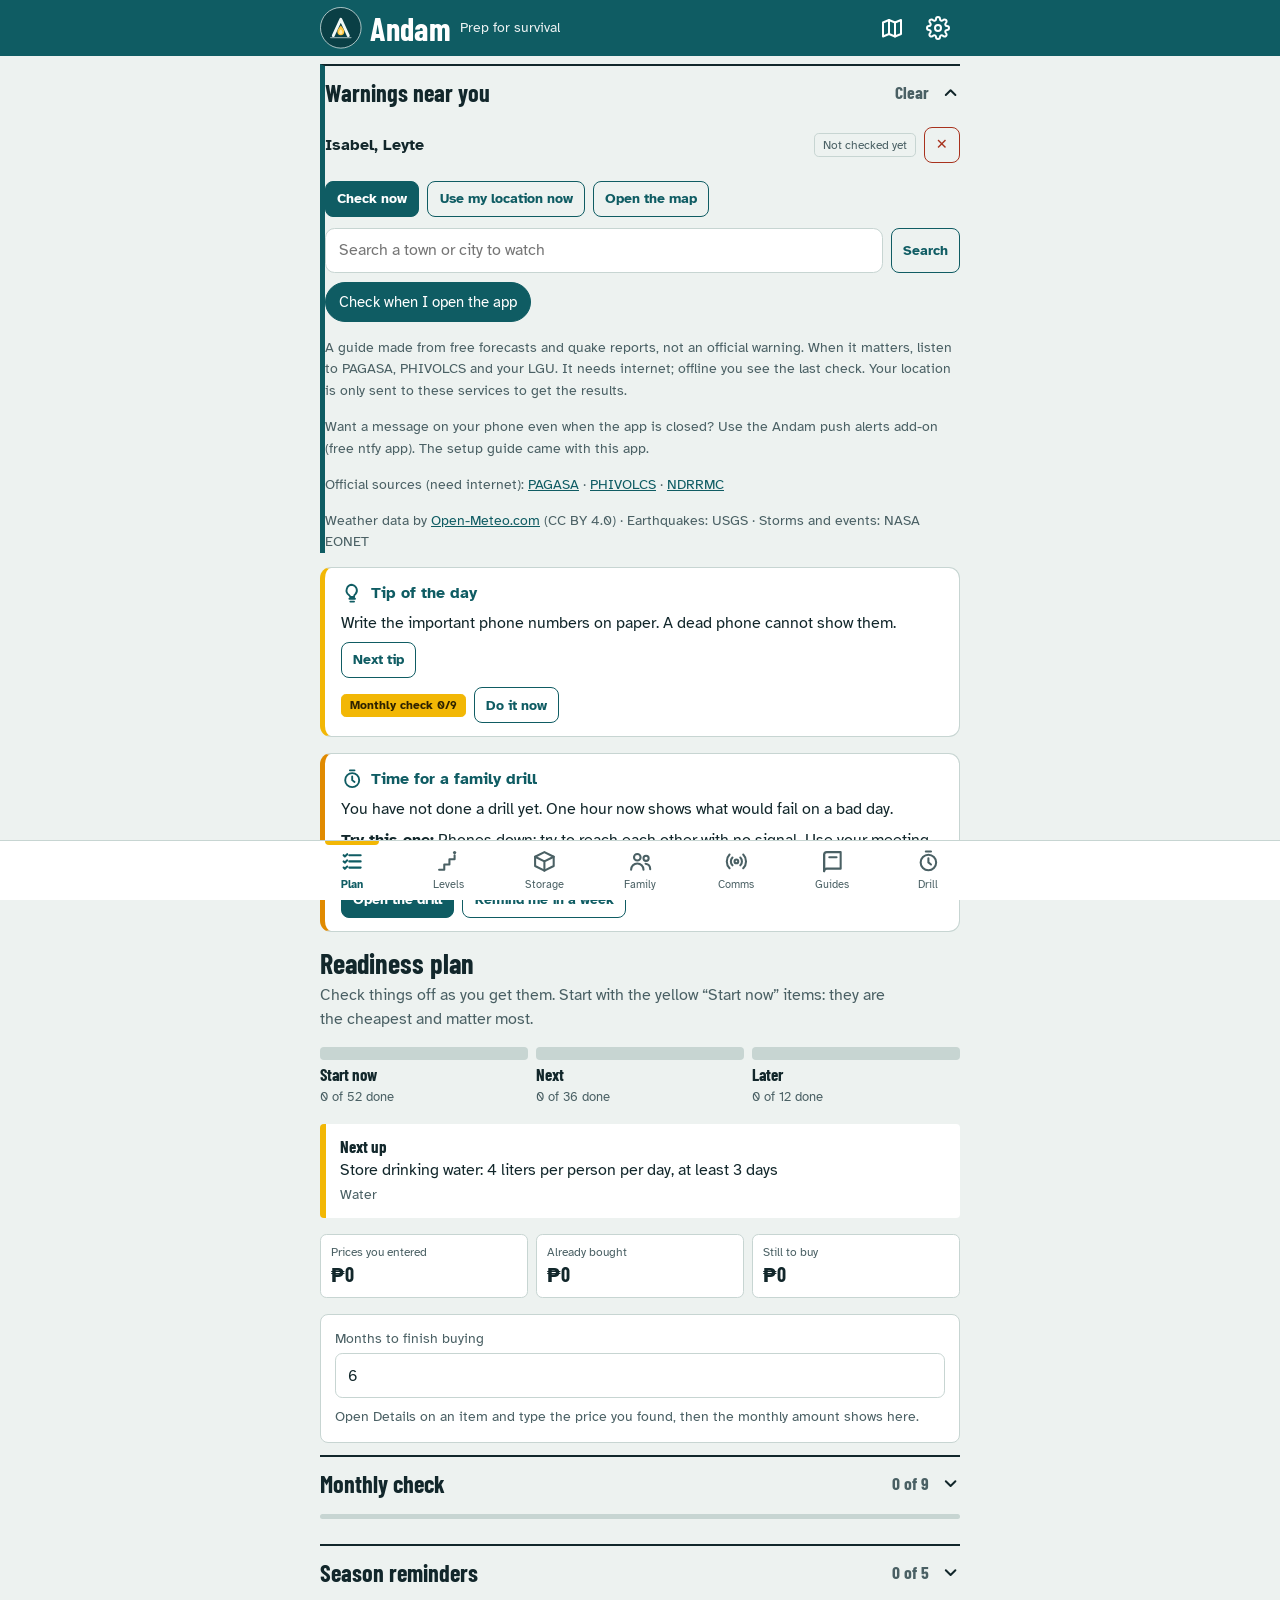
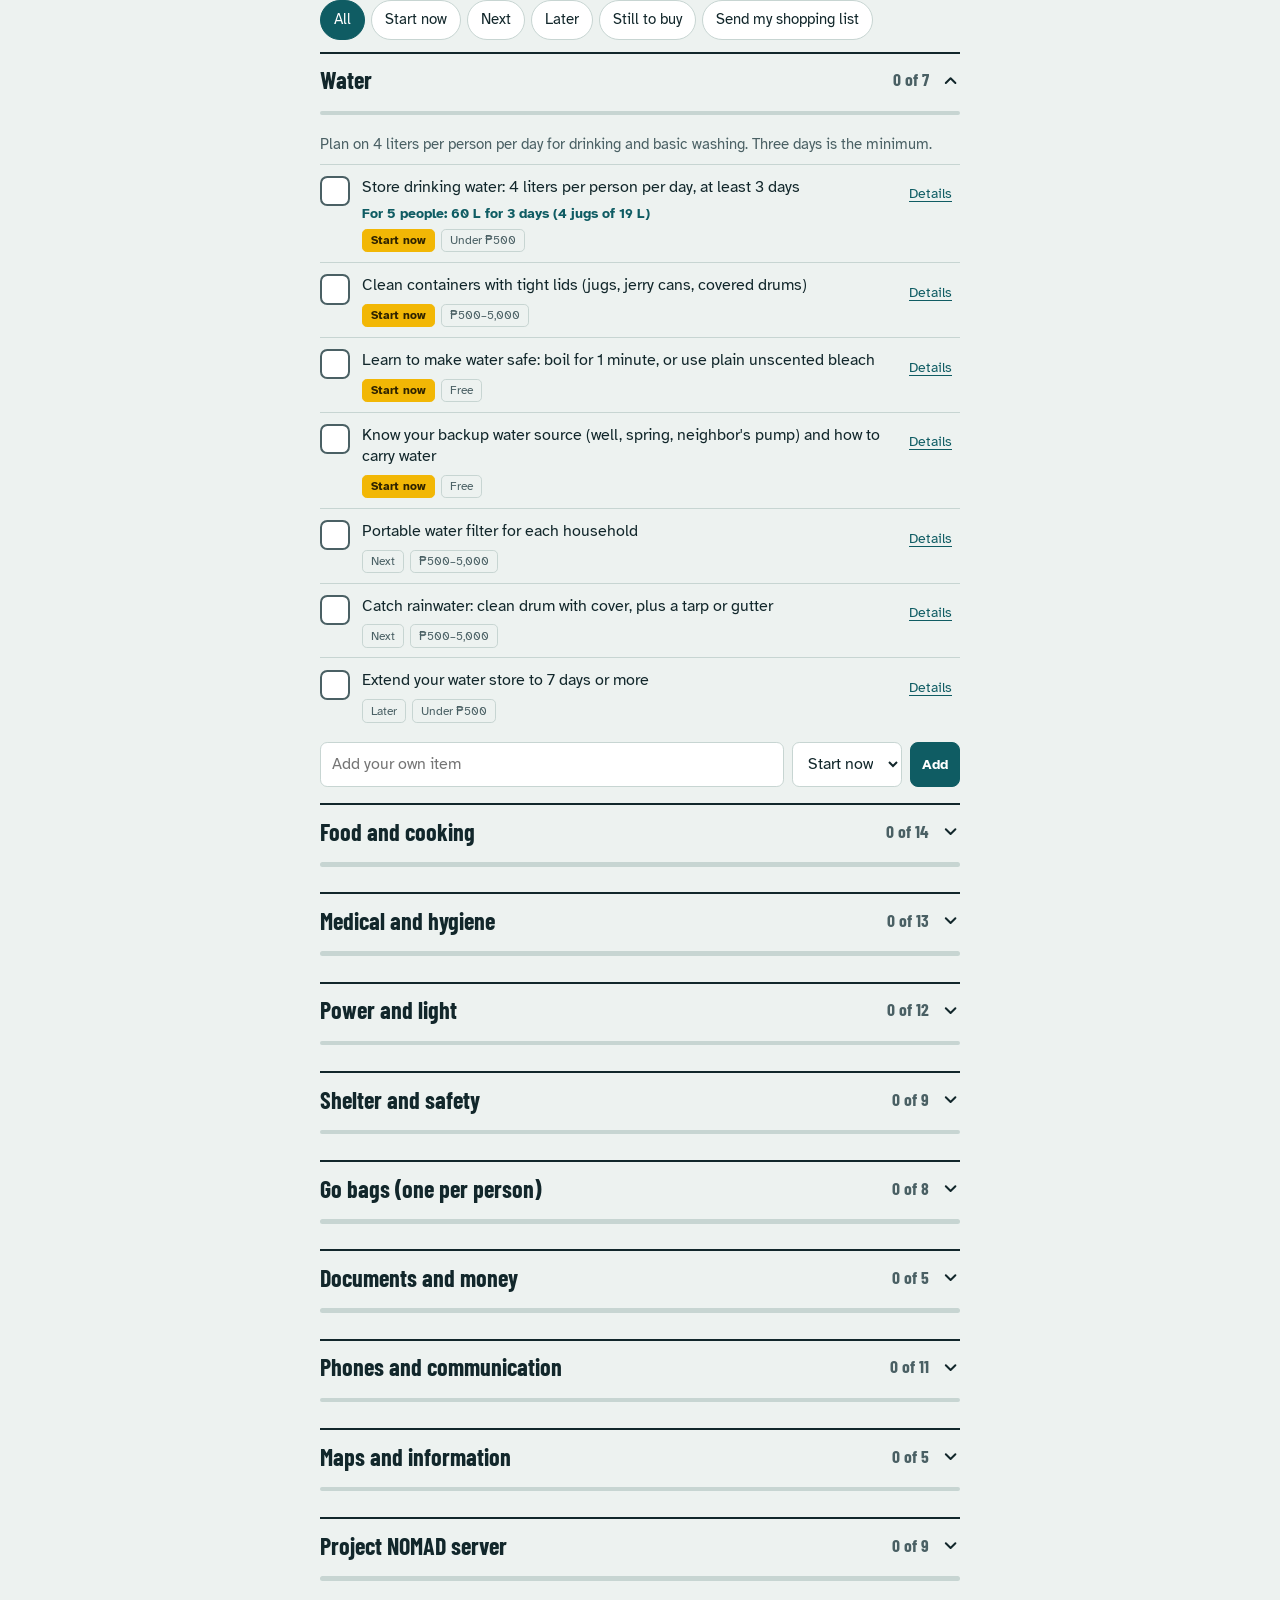
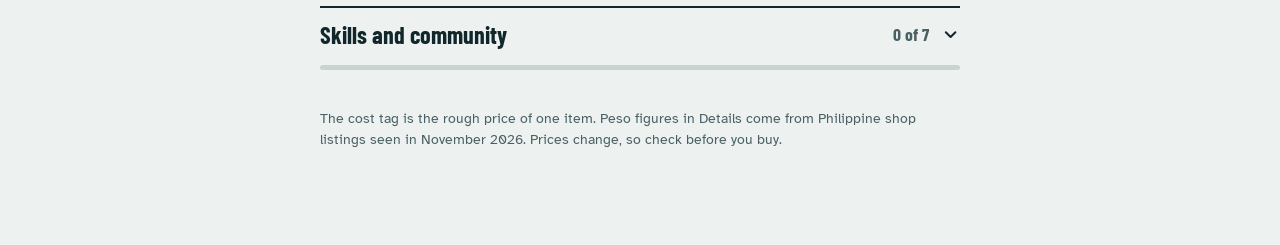
==== commit 19cb6254: "Add files via upload" ====
--- a/index.html
+++ b/index.html
@@ -22,9 +22,14 @@
 <header class="top">
   <div class="wrap">
     <div class="brand"><svg class="logo" viewBox="0 0 512 512" aria-hidden="true" focusable="false"><circle cx="256" cy="256" r="250" fill="#0A3F45" stroke="#F2FAF8" stroke-opacity=".7" stroke-width="12"/><g transform="translate(256 256) scale(0.84) translate(-256 -270)"><path d="M146 384 L256 146 L366 384" fill="none" stroke="#F2FAF8" stroke-width="42" stroke-linecap="round" stroke-linejoin="round"/><path d="M256 238 C292 280 306 302 306 328 a50 50 0 0 1 -100 0 C206 302 220 280 256 238 Z" fill="#FFC53D"/><path d="M256 290 C273 311 282 322 282 337 a26 26 0 0 1 -52 0 C230 322 239 311 256 290 Z" fill="#FFE8A3"/><path d="M108 414 H404" stroke="#F2FAF8" stroke-width="20" stroke-linecap="round" opacity=".55"/></g></svg><h1>Andam</h1><span>Prep for survival</span></div>
+    <div class="hbtns">
+    <button class="icon-btn" data-a="map" aria-label="Map">
+      <svg viewBox="0 0 24 24" fill="none" stroke="currentColor" stroke-width="2" stroke-linecap="round" stroke-linejoin="round" aria-hidden="true"><path d="M9 4 3 6.5v14L9 18l6 2.5 6-2.5v-14L15 6.5z"/><path d="M9 4v14M15 6.5v14"/></svg>
+    </button>
     <button class="icon-btn" data-a="settings" aria-label="Settings and backup">
       <svg viewBox="0 0 24 24" fill="none" stroke="currentColor" stroke-width="2" stroke-linecap="round" stroke-linejoin="round" aria-hidden="true"><circle cx="12" cy="12" r="3"/><path d="M19.4 15a1.7 1.7 0 0 0 .3 1.9l.1.1a2 2 0 1 1-2.8 2.8l-.1-.1a1.7 1.7 0 0 0-1.9-.3 1.7 1.7 0 0 0-1 1.5V21a2 2 0 1 1-4 0v-.1a1.7 1.7 0 0 0-1-1.5 1.7 1.7 0 0 0-1.9.3l-.1.1a2 2 0 1 1-2.8-2.8l.1-.1a1.7 1.7 0 0 0 .3-1.9 1.7 1.7 0 0 0-1.5-1H3a2 2 0 1 1 0-4h.1a1.7 1.7 0 0 0 1.5-1 1.7 1.7 0 0 0-.3-1.9l-.1-.1a2 2 0 1 1 2.8-2.8l.1.1a1.7 1.7 0 0 0 1.9.3h0a1.7 1.7 0 0 0 1-1.5V3a2 2 0 1 1 4 0v.1a1.7 1.7 0 0 0 1 1.5h0a1.7 1.7 0 0 0 1.9-.3l.1-.1a2 2 0 1 1 2.8 2.8l-.1.1a1.7 1.7 0 0 0-.3 1.9v0a1.7 1.7 0 0 0 1.5 1H21a2 2 0 1 1 0 4h-.1a1.7 1.7 0 0 0-1.5 1z"/></svg>
     </button>
+    </div>
   </div>
 </header>
 
@@ -57,6 +62,10 @@
 </nav>
 
 <div class="toast" id="toast" role="status" hidden></div>
+
+<dialog id="mapdlg" class="mapdlg" aria-label="Map"></dialog>
+
+<dialog id="iddlg" class="iddlg" aria-label="Emergency ID"></dialog>
 
 <dialog id="settings" aria-labelledby="settingsTitle">
   <div class="dlg">
@@ -110,6 +119,8 @@
 <script src="tips.js"></script>
 <script src="alerts.js"></script>
 <script src="levels.js"></script>
+<script src="lib/leaflet.js"></script>
+<script src="mapview.js"></script>
 <script src="howto.js"></script>
 <script src="figures.js"></script>
 <script src="howto2.js"></script>
--- a/styles.css
+++ b/styles.css
@@ -48,6 +48,7 @@
 .brand .logo{height:2.6rem;width:2.6rem;flex:none}
 .brand h1{margin:0;font:700 2rem/1 var(--head);letter-spacing:.01em}
 .brand span{font-size:.9rem;opacity:.92;white-space:nowrap;overflow:hidden;text-overflow:ellipsis}
+.hbtns{display:flex;gap:.1rem}
 .icon-btn{width:2.75rem;height:2.75rem;display:grid;place-items:center;border-radius:.6rem;
   background:transparent;border:0;color:inherit}
 .icon-btn:hover{background:rgba(255,255,255,.14)}
@@ -552,3 +553,723 @@
 .supply .sup{display:flex;align-items:center;gap:.6rem;flex-wrap:wrap;padding:.4rem 0;border-top:1px solid var(--line)}
 .supply .sup b{min-width:4rem}.supply .sup small{color:var(--muted)}
 .supply .pplin{max-width:14rem}
+
+/* Leaflet 1.9.4 (BSD-2, leafletjs.com) */
+/* required styles */
+
+.leaflet-pane,
+.leaflet-tile,
+.leaflet-marker-icon,
+.leaflet-marker-shadow,
+.leaflet-tile-container,
+.leaflet-pane > svg,
+.leaflet-pane > canvas,
+.leaflet-zoom-box,
+.leaflet-image-layer,
+.leaflet-layer {
+	position: absolute;
+	left: 0;
+	top: 0;
+	}
+.leaflet-container {
+	overflow: hidden;
+	}
+.leaflet-tile,
+.leaflet-marker-icon,
+.leaflet-marker-shadow {
+	-webkit-user-select: none;
+	   -moz-user-select: none;
+	        user-select: none;
+	  -webkit-user-drag: none;
+	}
+/* Prevents IE11 from highlighting tiles in blue */
+.leaflet-tile::selection {
+	background: transparent;
+}
+/* Safari renders non-retina tile on retina better with this, but Chrome is worse */
+.leaflet-safari .leaflet-tile {
+	image-rendering: -webkit-optimize-contrast;
+	}
+/* hack that prevents hw layers "stretching" when loading new tiles */
+.leaflet-safari .leaflet-tile-container {
+	width: 1600px;
+	height: 1600px;
+	-webkit-transform-origin: 0 0;
+	}
+.leaflet-marker-icon,
+.leaflet-marker-shadow {
+	display: block;
+	}
+/* .leaflet-container svg: reset svg max-width decleration shipped in Joomla! (joomla.org) 3.x */
+/* .leaflet-container img: map is broken in FF if you have max-width: 100% on tiles */
+.leaflet-container .leaflet-overlay-pane svg {
+	max-width: none !important;
+	max-height: none !important;
+	}
+.leaflet-container .leaflet-marker-pane img,
+.leaflet-container .leaflet-shadow-pane img,
+.leaflet-container .leaflet-tile-pane img,
+.leaflet-container img.leaflet-image-layer,
+.leaflet-container .leaflet-tile {
+	max-width: none !important;
+	max-height: none !important;
+	width: auto;
+	padding: 0;
+	}
+
+.leaflet-container img.leaflet-tile {
+	/* See: https://bugs.chromium.org/p/chromium/issues/detail?id=600120 */
+	mix-blend-mode: plus-lighter;
+}
+
+.leaflet-container.leaflet-touch-zoom {
+	-ms-touch-action: pan-x pan-y;
+	touch-action: pan-x pan-y;
+	}
+.leaflet-container.leaflet-touch-drag {
+	-ms-touch-action: pinch-zoom;
+	/* Fallback for FF which doesn't support pinch-zoom */
+	touch-action: none;
+	touch-action: pinch-zoom;
+}
+.leaflet-container.leaflet-touch-drag.leaflet-touch-zoom {
+	-ms-touch-action: none;
+	touch-action: none;
+}
+.leaflet-container {
+	-webkit-tap-highlight-color: transparent;
+}
+.leaflet-container a {
+	-webkit-tap-highlight-color: rgba(51, 181, 229, 0.4);
+}
+.leaflet-tile {
+	filter: inherit;
+	visibility: hidden;
+	}
+.leaflet-tile-loaded {
+	visibility: inherit;
+	}
+.leaflet-zoom-box {
+	width: 0;
+	height: 0;
+	-moz-box-sizing: border-box;
+	     box-sizing: border-box;
+	z-index: 800;
+	}
+/* workaround for https://bugzilla.mozilla.org/show_bug.cgi?id=888319 */
+.leaflet-overlay-pane svg {
+	-moz-user-select: none;
+	}
+
+.leaflet-pane         { z-index: 400; }
+
+.leaflet-tile-pane    { z-index: 200; }
+.leaflet-overlay-pane { z-index: 400; }
+.leaflet-shadow-pane  { z-index: 500; }
+.leaflet-marker-pane  { z-index: 600; }
+.leaflet-tooltip-pane   { z-index: 650; }
+.leaflet-popup-pane   { z-index: 700; }
+
+.leaflet-map-pane canvas { z-index: 100; }
+.leaflet-map-pane svg    { z-index: 200; }
+
+.leaflet-vml-shape {
+	width: 1px;
+	height: 1px;
+	}
+.lvml {
+	
+	display: inline-block;
+	position: absolute;
+	}
+
+
+/* control positioning */
+
+.leaflet-control {
+	position: relative;
+	z-index: 800;
+	pointer-events: visiblePainted; /* IE 9-10 doesn't have auto */
+	pointer-events: auto;
+	}
+.leaflet-top,
+.leaflet-bottom {
+	position: absolute;
+	z-index: 1000;
+	pointer-events: none;
+	}
+.leaflet-top {
+	top: 0;
+	}
+.leaflet-right {
+	right: 0;
+	}
+.leaflet-bottom {
+	bottom: 0;
+	}
+.leaflet-left {
+	left: 0;
+	}
+.leaflet-control {
+	float: left;
+	clear: both;
+	}
+.leaflet-right .leaflet-control {
+	float: right;
+	}
+.leaflet-top .leaflet-control {
+	margin-top: 10px;
+	}
+.leaflet-bottom .leaflet-control {
+	margin-bottom: 10px;
+	}
+.leaflet-left .leaflet-control {
+	margin-left: 10px;
+	}
+.leaflet-right .leaflet-control {
+	margin-right: 10px;
+	}
+
+
+/* zoom and fade animations */
+
+.leaflet-fade-anim .leaflet-popup {
+	opacity: 0;
+	-webkit-transition: opacity 0.2s linear;
+	   -moz-transition: opacity 0.2s linear;
+	        transition: opacity 0.2s linear;
+	}
+.leaflet-fade-anim .leaflet-map-pane .leaflet-popup {
+	opacity: 1;
+	}
+.leaflet-zoom-animated {
+	-webkit-transform-origin: 0 0;
+	    -ms-transform-origin: 0 0;
+	        transform-origin: 0 0;
+	}
+svg.leaflet-zoom-animated {
+	will-change: transform;
+}
+
+.leaflet-zoom-anim .leaflet-zoom-animated {
+	-webkit-transition: -webkit-transform 0.25s cubic-bezier(0,0,0.25,1);
+	   -moz-transition:    -moz-transform 0.25s cubic-bezier(0,0,0.25,1);
+	        transition:         transform 0.25s cubic-bezier(0,0,0.25,1);
+	}
+.leaflet-zoom-anim .leaflet-tile,
+.leaflet-pan-anim .leaflet-tile {
+	-webkit-transition: none;
+	   -moz-transition: none;
+	        transition: none;
+	}
+
+.leaflet-zoom-anim .leaflet-zoom-hide {
+	visibility: hidden;
+	}
+
+
+/* cursors */
+
+.leaflet-interactive {
+	cursor: pointer;
+	}
+.leaflet-grab {
+	cursor: -webkit-grab;
+	cursor:    -moz-grab;
+	cursor:         grab;
+	}
+.leaflet-crosshair,
+.leaflet-crosshair .leaflet-interactive {
+	cursor: crosshair;
+	}
+.leaflet-popup-pane,
+.leaflet-control {
+	cursor: auto;
+	}
+.leaflet-dragging .leaflet-grab,
+.leaflet-dragging .leaflet-grab .leaflet-interactive,
+.leaflet-dragging .leaflet-marker-draggable {
+	cursor: move;
+	cursor: -webkit-grabbing;
+	cursor:    -moz-grabbing;
+	cursor:         grabbing;
+	}
+
+/* marker & overlays interactivity */
+.leaflet-marker-icon,
+.leaflet-marker-shadow,
+.leaflet-image-layer,
+.leaflet-pane > svg path,
+.leaflet-tile-container {
+	pointer-events: none;
+	}
+
+.leaflet-marker-icon.leaflet-interactive,
+.leaflet-image-layer.leaflet-interactive,
+.leaflet-pane > svg path.leaflet-interactive,
+svg.leaflet-image-layer.leaflet-interactive path {
+	pointer-events: visiblePainted; /* IE 9-10 doesn't have auto */
+	pointer-events: auto;
+	}
+
+/* visual tweaks */
+
+.leaflet-container {
+	background: #ddd;
+	outline-offset: 1px;
+	}
+.leaflet-container a {
+	color: #0078A8;
+	}
+.leaflet-zoom-box {
+	border: 2px dotted #38f;
+	background: rgba(255,255,255,0.5);
+	}
+
+
+/* general typography */
+.leaflet-container {
+	font-family: "Helvetica Neue", Arial, Helvetica, sans-serif;
+	font-size: 12px;
+	font-size: 0.75rem;
+	line-height: 1.5;
+	}
+
+
+/* general toolbar styles */
+
+.leaflet-bar {
+	box-shadow: 0 1px 5px rgba(0,0,0,0.65);
+	border-radius: 4px;
+	}
+.leaflet-bar a {
+	background-color: #fff;
+	border-bottom: 1px solid #ccc;
+	width: 26px;
+	height: 26px;
+	line-height: 26px;
+	display: block;
+	text-align: center;
+	text-decoration: none;
+	color: black;
+	}
+.leaflet-bar a,
+.leaflet-control-layers-toggle {
+	background-position: 50% 50%;
+	background-repeat: no-repeat;
+	display: block;
+	}
+.leaflet-bar a:hover,
+.leaflet-bar a:focus {
+	background-color: #f4f4f4;
+	}
+.leaflet-bar a:first-child {
+	border-top-left-radius: 4px;
+	border-top-right-radius: 4px;
+	}
+.leaflet-bar a:last-child {
+	border-bottom-left-radius: 4px;
+	border-bottom-right-radius: 4px;
+	border-bottom: none;
+	}
+.leaflet-bar a.leaflet-disabled {
+	cursor: default;
+	background-color: #f4f4f4;
+	color: #bbb;
+	}
+
+.leaflet-touch .leaflet-bar a {
+	width: 30px;
+	height: 30px;
+	line-height: 30px;
+	}
+.leaflet-touch .leaflet-bar a:first-child {
+	border-top-left-radius: 2px;
+	border-top-right-radius: 2px;
+	}
+.leaflet-touch .leaflet-bar a:last-child {
+	border-bottom-left-radius: 2px;
+	border-bottom-right-radius: 2px;
+	}
+
+/* zoom control */
+
+.leaflet-control-zoom-in,
+.leaflet-control-zoom-out {
+	font: bold 18px 'Lucida Console', Monaco, monospace;
+	text-indent: 1px;
+	}
+
+.leaflet-touch .leaflet-control-zoom-in, .leaflet-touch .leaflet-control-zoom-out  {
+	font-size: 22px;
+	}
+
+
+/* layers control */
+
+.leaflet-control-layers {
+	box-shadow: 0 1px 5px rgba(0,0,0,0.4);
+	background: #fff;
+	border-radius: 5px;
+	}
+.leaflet-control-layers-toggle {
+	background-image: none;
+	width: 36px;
+	height: 36px;
+	}
+.leaflet-retina .leaflet-control-layers-toggle {
+	background-image: none;
+	background-size: 26px 26px;
+	}
+.leaflet-touch .leaflet-control-layers-toggle {
+	width: 44px;
+	height: 44px;
+	}
+.leaflet-control-layers .leaflet-control-layers-list,
+.leaflet-control-layers-expanded .leaflet-control-layers-toggle {
+	display: none;
+	}
+.leaflet-control-layers-expanded .leaflet-control-layers-list {
+	display: block;
+	position: relative;
+	}
+.leaflet-control-layers-expanded {
+	padding: 6px 10px 6px 6px;
+	color: #333;
+	background: #fff;
+	}
+.leaflet-control-layers-scrollbar {
+	overflow-y: scroll;
+	overflow-x: hidden;
+	padding-right: 5px;
+	}
+.leaflet-control-layers-selector {
+	margin-top: 2px;
+	position: relative;
+	top: 1px;
+	}
+.leaflet-control-layers label {
+	display: block;
+	font-size: 13px;
+	font-size: 1.08333em;
+	}
+.leaflet-control-layers-separator {
+	height: 0;
+	border-top: 1px solid #ddd;
+	margin: 5px -10px 5px -6px;
+	}
+
+/* Default icon URLs */
+.leaflet-default-icon-path { /* used only in path-guessing heuristic, see L.Icon.Default */
+	background-image: none;
+	}
+
+
+/* attribution and scale controls */
+
+.leaflet-container .leaflet-control-attribution {
+	background: #fff;
+	background: rgba(255, 255, 255, 0.8);
+	margin: 0;
+	}
+.leaflet-control-attribution,
+.leaflet-control-scale-line {
+	padding: 0 5px;
+	color: #333;
+	line-height: 1.4;
+	}
+.leaflet-control-attribution a {
+	text-decoration: none;
+	}
+.leaflet-control-attribution a:hover,
+.leaflet-control-attribution a:focus {
+	text-decoration: underline;
+	}
+.leaflet-attribution-flag {
+	display: inline !important;
+	vertical-align: baseline !important;
+	width: 1em;
+	height: 0.6669em;
+	}
+.leaflet-left .leaflet-control-scale {
+	margin-left: 5px;
+	}
+.leaflet-bottom .leaflet-control-scale {
+	margin-bottom: 5px;
+	}
+.leaflet-control-scale-line {
+	border: 2px solid #777;
+	border-top: none;
+	line-height: 1.1;
+	padding: 2px 5px 1px;
+	white-space: nowrap;
+	-moz-box-sizing: border-box;
+	     box-sizing: border-box;
+	background: rgba(255, 255, 255, 0.8);
+	text-shadow: 1px 1px #fff;
+	}
+.leaflet-control-scale-line:not(:first-child) {
+	border-top: 2px solid #777;
+	border-bottom: none;
+	margin-top: -2px;
+	}
+.leaflet-control-scale-line:not(:first-child):not(:last-child) {
+	border-bottom: 2px solid #777;
+	}
+
+.leaflet-touch .leaflet-control-attribution,
+.leaflet-touch .leaflet-control-layers,
+.leaflet-touch .leaflet-bar {
+	box-shadow: none;
+	}
+.leaflet-touch .leaflet-control-layers,
+.leaflet-touch .leaflet-bar {
+	border: 2px solid rgba(0,0,0,0.2);
+	background-clip: padding-box;
+	}
+
+
+/* popup */
+
+.leaflet-popup {
+	position: absolute;
+	text-align: center;
+	margin-bottom: 20px;
+	}
+.leaflet-popup-content-wrapper {
+	padding: 1px;
+	text-align: left;
+	border-radius: 12px;
+	}
+.leaflet-popup-content {
+	margin: 13px 24px 13px 20px;
+	line-height: 1.3;
+	font-size: 13px;
+	font-size: 1.08333em;
+	min-height: 1px;
+	}
+.leaflet-popup-content p {
+	margin: 17px 0;
+	margin: 1.3em 0;
+	}
+.leaflet-popup-tip-container {
+	width: 40px;
+	height: 20px;
+	position: absolute;
+	left: 50%;
+	margin-top: -1px;
+	margin-left: -20px;
+	overflow: hidden;
+	pointer-events: none;
+	}
+.leaflet-popup-tip {
+	width: 17px;
+	height: 17px;
+	padding: 1px;
+
+	margin: -10px auto 0;
+	pointer-events: auto;
+
+	-webkit-transform: rotate(45deg);
+	   -moz-transform: rotate(45deg);
+	    -ms-transform: rotate(45deg);
+	        transform: rotate(45deg);
+	}
+.leaflet-popup-content-wrapper,
+.leaflet-popup-tip {
+	background: white;
+	color: #333;
+	box-shadow: 0 3px 14px rgba(0,0,0,0.4);
+	}
+.leaflet-container a.leaflet-popup-close-button {
+	position: absolute;
+	top: 0;
+	right: 0;
+	border: none;
+	text-align: center;
+	width: 24px;
+	height: 24px;
+	font: 16px/24px Tahoma, Verdana, sans-serif;
+	color: #757575;
+	text-decoration: none;
+	background: transparent;
+	}
+.leaflet-container a.leaflet-popup-close-button:hover,
+.leaflet-container a.leaflet-popup-close-button:focus {
+	color: #585858;
+	}
+.leaflet-popup-scrolled {
+	overflow: auto;
+	}
+
+.leaflet-oldie .leaflet-popup-content-wrapper {
+	-ms-zoom: 1;
+	}
+.leaflet-oldie .leaflet-popup-tip {
+	width: 24px;
+	margin: 0 auto;
+
+	-ms-filter: "progid:DXImageTransform.Microsoft.Matrix(M11=0.70710678, M12=0.70710678, M21=-0.70710678, M22=0.70710678)";
+	filter: progid:DXImageTransform.Microsoft.Matrix(M11=0.70710678, M12=0.70710678, M21=-0.70710678, M22=0.70710678);
+	}
+
+.leaflet-oldie .leaflet-control-zoom,
+.leaflet-oldie .leaflet-control-layers,
+.leaflet-oldie .leaflet-popup-content-wrapper,
+.leaflet-oldie .leaflet-popup-tip {
+	border: 1px solid #999;
+	}
+
+
+/* div icon */
+
+.leaflet-div-icon {
+	background: #fff;
+	border: 1px solid #666;
+	}
+
+
+/* Tooltip */
+/* Base styles for the element that has a tooltip */
+.leaflet-tooltip {
+	position: absolute;
+	padding: 6px;
+	background-color: #fff;
+	border: 1px solid #fff;
+	border-radius: 3px;
+	color: #222;
+	white-space: nowrap;
+	-webkit-user-select: none;
+	-moz-user-select: none;
+	-ms-user-select: none;
+	user-select: none;
+	pointer-events: none;
+	box-shadow: 0 1px 3px rgba(0,0,0,0.4);
+	}
+.leaflet-tooltip.leaflet-interactive {
+	cursor: pointer;
+	pointer-events: auto;
+	}
+.leaflet-tooltip-top:before,
+.leaflet-tooltip-bottom:before,
+.leaflet-tooltip-left:before,
+.leaflet-tooltip-right:before {
+	position: absolute;
+	pointer-events: none;
+	border: 6px solid transparent;
+	background: transparent;
+	content: "";
+	}
+
+/* Directions */
+
+.leaflet-tooltip-bottom {
+	margin-top: 6px;
+}
+.leaflet-tooltip-top {
+	margin-top: -6px;
+}
+.leaflet-tooltip-bottom:before,
+.leaflet-tooltip-top:before {
+	left: 50%;
+	margin-left: -6px;
+	}
+.leaflet-tooltip-top:before {
+	bottom: 0;
+	margin-bottom: -12px;
+	border-top-color: #fff;
+	}
+.leaflet-tooltip-bottom:before {
+	top: 0;
+	margin-top: -12px;
+	margin-left: -6px;
+	border-bottom-color: #fff;
+	}
+.leaflet-tooltip-left {
+	margin-left: -6px;
+}
+.leaflet-tooltip-right {
+	margin-left: 6px;
+}
+.leaflet-tooltip-left:before,
+.leaflet-tooltip-right:before {
+	top: 50%;
+	margin-top: -6px;
+	}
+.leaflet-tooltip-left:before {
+	right: 0;
+	margin-right: -12px;
+	border-left-color: #fff;
+	}
+.leaflet-tooltip-right:before {
+	left: 0;
+	margin-left: -12px;
+	border-right-color: #fff;
+	}
+
+/* Printing */
+
+@media print {
+	/* Prevent printers from removing background-images of controls. */
+	.leaflet-control {
+		-webkit-print-color-adjust: exact;
+		print-color-adjust: exact;
+		}
+	}
+
+/* ---- map (v19) ---- */
+.mapdlg{width:100vw;height:100dvh;max-width:none;max-height:none;margin:0;border-radius:0;padding:0;background:var(--bg)}
+.mapin{display:flex;flex-direction:column;height:100dvh}
+.mapbar{display:flex;justify-content:space-between;align-items:center;padding:.5rem .8rem;padding-top:calc(.5rem + env(safe-area-inset-top));background:var(--accent);color:var(--accent-ink)}
+.mapbar h2{margin:0;font:700 1.4rem/1.1 var(--head);color:inherit}
+.mapscroll{flex:1;overflow:auto;padding:0 0 2rem}
+#mapbox{height:58vh;min-height:16rem;background:#dfe7e6;z-index:0}
+#mapnote,#mapchips,#mapadd,#maplist,#maplegend{padding:0 .8rem}
+#mapchips{padding-top:.6rem}
+.mk i{display:grid;place-items:center;width:28px;height:28px;color:#fff;font:700 .85rem/1 var(--body,system-ui);font-style:normal;border:2px solid #fff;box-shadow:0 1px 4px rgba(0,0,0,.5)}
+.mk-pin i{border-radius:50% 50% 50% 0;transform:rotate(-45deg)}
+.mk-pin i{font-size:.85rem}
+.mk-dot i{border-radius:50%;width:24px;height:24px;margin:2px}
+.mk-dia i{border-radius:4px;transform:rotate(45deg);width:22px;height:22px;margin:3px}
+.mk-sq i{border-radius:6px}
+.mk-static{display:inline-block;vertical-align:middle;margin-right:.3rem}
+.mk-static i{width:20px;height:20px;font-size:.7rem}
+.mk-static.mk-dia i{width:16px;height:16px;margin:2px}
+.mk i b{font-weight:700;font-style:normal}
+.mk-pin i b{transform:rotate(45deg)}
+.mk-dia i b{transform:rotate(-45deg)}
+.legend{display:flex;flex-wrap:wrap;gap:.3rem .9rem;margin:.8rem 0 .3rem;font-size:.82rem}
+.maplist{list-style:none;margin:.2rem 0 .6rem;padding:0}
+.maplist li{display:flex;flex-wrap:wrap;gap:.2rem .6rem;align-items:baseline;padding:.45rem 0;border-top:1px solid var(--line,rgba(127,127,127,.3))}
+.maplist .dist{margin-left:auto;font-weight:700;white-space:nowrap}
+.maplist .mini{font-size:.8rem}
+.linkbtn{background:none;border:0;padding:0;color:var(--accent);text-decoration:underline;font:inherit;cursor:pointer;text-align:left}
+.mpop{margin-top:.4rem;font-size:.85rem}
+.mpop a,.mpop .linkbtn{color:#0F5C63}
+.leaflet-popup-content-wrapper,.leaflet-popup-tip{color:#12272B;background:#fff}
+.leaflet-container{font-family:inherit}
+@media print{.mapdlg{display:none!important}}
+
+/* ---- ID card, drill card, listen (v19) ---- */
+.iddlg{max-width:100vw;width:min(34rem,100vw);height:100dvh;max-height:none;margin:0 auto;border-radius:0;background:#fff;color:#111}
+.idin{padding:1rem 1rem 2rem}
+.idbar{display:flex;justify-content:space-between;align-items:center;border-bottom:4px solid #d62c3a;padding-bottom:.5rem;margin-bottom:.8rem}
+.idbar>b{font:700 1.5rem/1 var(--head);color:#d62c3a;letter-spacing:.04em}
+.idname{font:700 2.4rem/1.05 var(--head);margin:.2rem 0 .6rem;color:#111}
+.idblood{display:flex;align-items:baseline;gap:.7rem;margin:.3rem 0 .8rem}
+.idblood small{font-size:1rem;color:#444}
+.idblood b{font:700 3rem/1 system-ui,sans-serif;color:#d62c3a}
+.idrow{margin:.55rem 0;padding:.5rem .7rem;border-left:5px solid #0F5C63;background:#f1f5f4}
+.idrow small{display:block;font-size:.85rem;color:#444;text-transform:uppercase;letter-spacing:.03em}
+.idrow b{font-size:1.3rem;font-weight:700;color:#111}
+.idrow.idwarn{border-left-color:#d62c3a;background:#fdeaec}
+.iddlg h3{color:#111;margin:1rem 0 .3rem}
+.idcall{display:block;margin:.4rem 0;padding:.7rem .9rem;border-radius:.5rem;background:#0F5C63;color:#fff;text-decoration:none}
+.idcall small{display:block;font-size:.85rem;opacity:.9}
+.idcall b{font-size:1.5rem}
+.iddlg .hint{color:#444}
+.drillcard{border-left:5px solid #e08a00}
+.speakbtn{margin:0 0 .5rem}
+.speakbtn[aria-pressed="true"]{background:var(--accent);color:var(--accent-ink)}
+.ppho img{display:block;width:12rem;max-width:100%;max-height:9rem;object-fit:cover;margin-top:.4rem;border-radius:.3rem}
+@media print{body.pid>*:not(#iddlg){display:none!important}body.pid #iddlg{display:block!important;position:static!important;width:100%!important;height:auto!important}.noprint{display:none!important}}
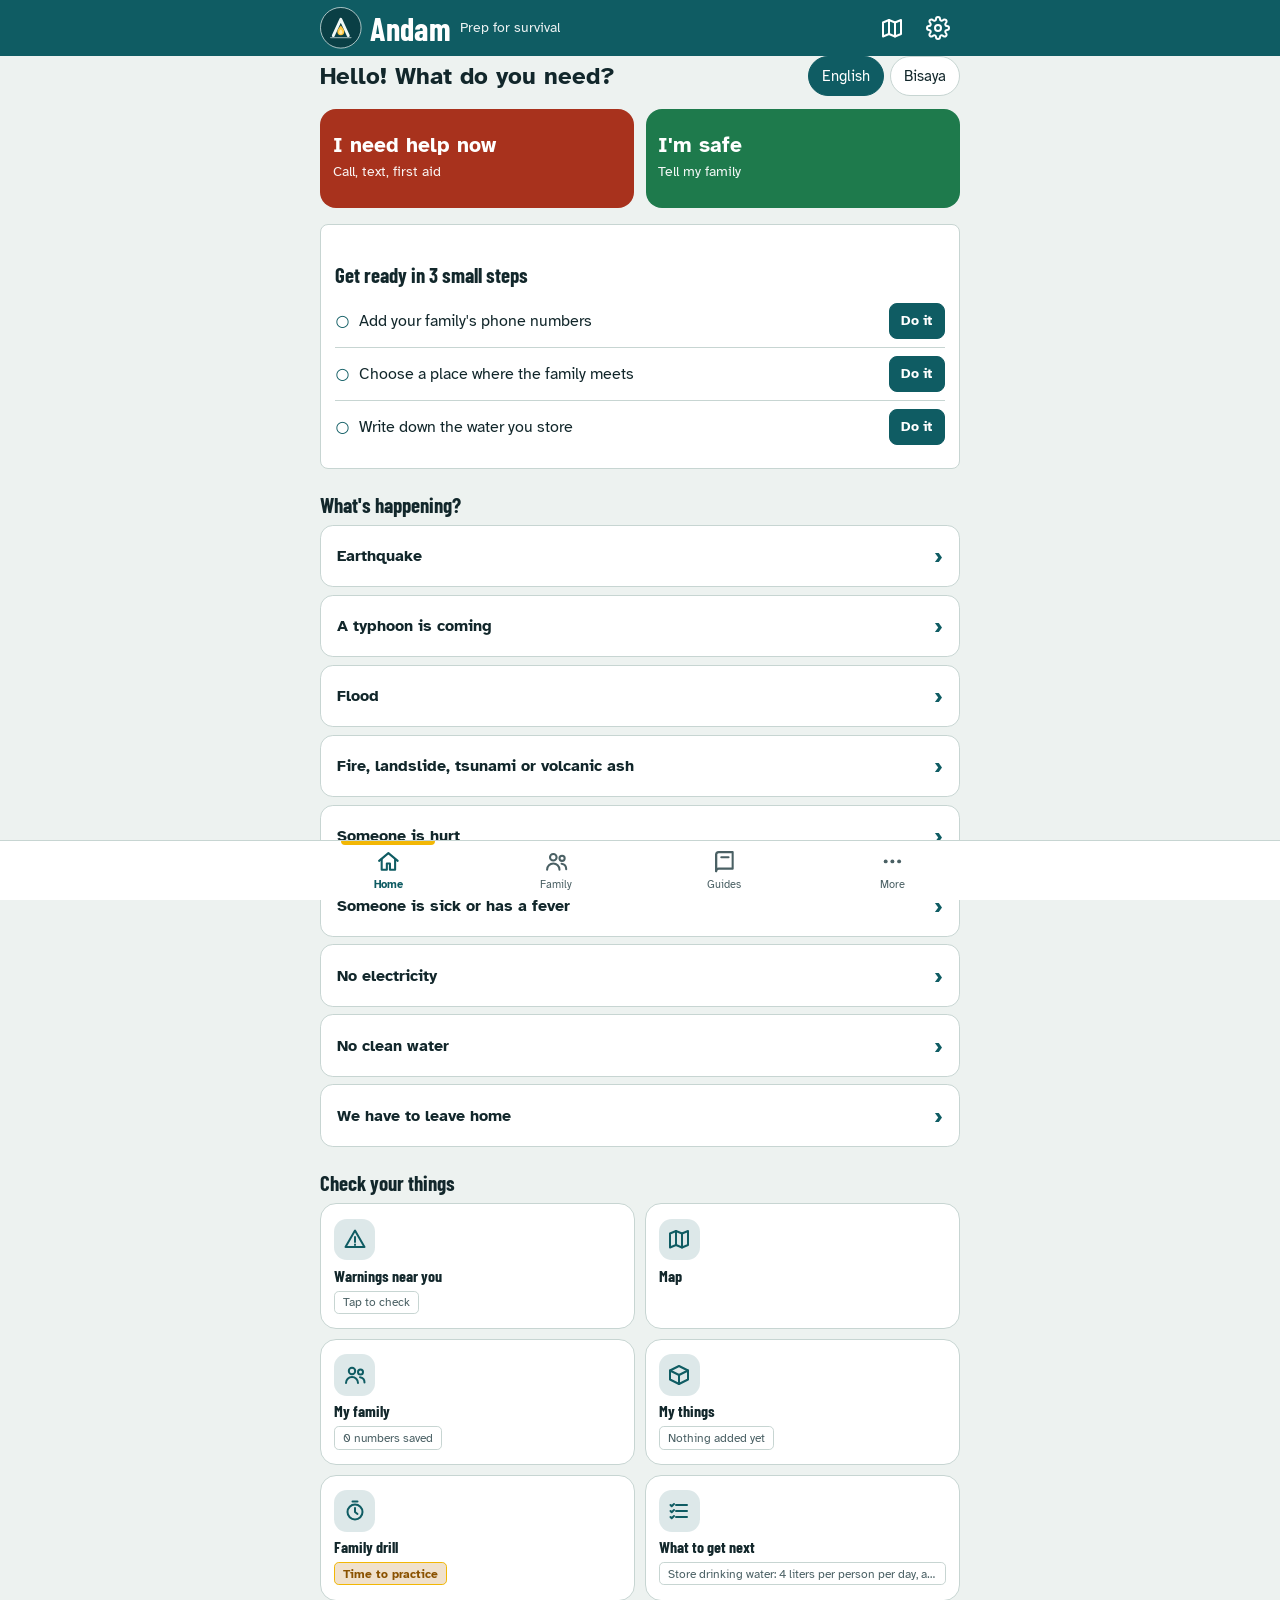
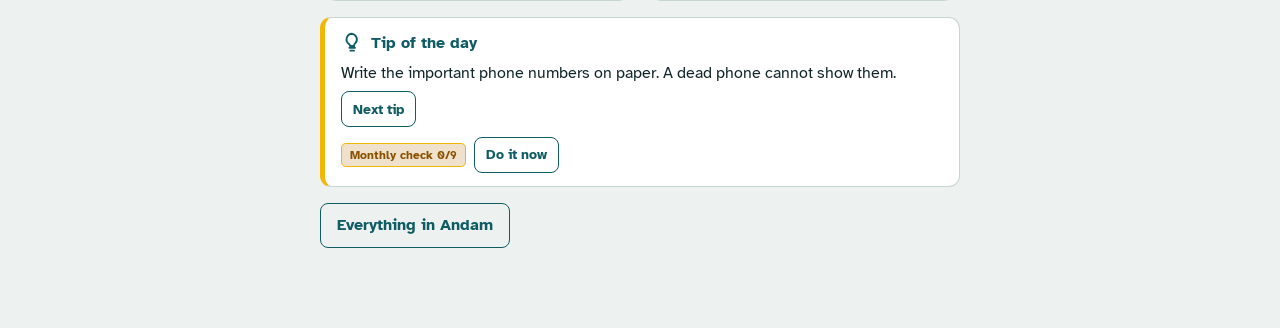
==== commit 9760df94: "Add files via upload" ====
--- a/index.html
+++ b/index.html
@@ -37,6 +37,9 @@
 
 <nav class="nav" aria-label="Main">
   <div class="wrap">
+    <button data-a="tab" data-tab="home">
+      <svg viewBox="0 0 24 24" fill="none" stroke="currentColor" stroke-width="2" stroke-linecap="round" stroke-linejoin="round" aria-hidden="true"><path d="M3 11.5 12 4l9 7.5"/><path d="M5.5 10v10h5v-6h3v6h5V10"/></svg>
+      <span data-i="Home">Home</span></button>
     <button data-a="tab" data-tab="plan">
       <svg viewBox="0 0 24 24" fill="none" stroke="currentColor" stroke-width="2" stroke-linecap="round" stroke-linejoin="round" aria-hidden="true"><path d="M9 6h11M9 12h11M9 18h11"/><path d="M3.5 6l1.2 1.2L7 5M3.5 12l1.2 1.2L7 11M3.5 18l1.2 1.2L7 17"/></svg>
       <span data-i="Plan">Plan</span></button>
@@ -58,6 +61,9 @@
     <button data-a="tab" data-tab="drill">
       <svg viewBox="0 0 24 24" fill="none" stroke="currentColor" stroke-width="2" stroke-linecap="round" stroke-linejoin="round" aria-hidden="true"><circle cx="12" cy="13" r="7.5"/><path d="M12 9v4l2.5 2M9.5 2.5h5"/></svg>
       <span data-i="Drill">Drill</span></button>
+    <button data-a="tab" data-tab="more">
+      <svg viewBox="0 0 24 24" fill="currentColor" stroke="none" aria-hidden="true"><circle cx="5.5" cy="12" r="1.9"/><circle cx="12" cy="12" r="1.9"/><circle cx="18.5" cy="12" r="1.9"/></svg>
+      <span data-i="More">More</span></button>
   </div>
 </nav>
 
@@ -66,6 +72,10 @@
 <dialog id="mapdlg" class="mapdlg" aria-label="Map"></dialog>
 
 <dialog id="iddlg" class="iddlg" aria-label="Emergency ID"></dialog>
+
+<dialog id="helpdlg" class="iddlg helpdlg" aria-label="Emergency help"></dialog>
+
+<dialog id="drilldlg" class="iddlg helpdlg" aria-label="Drill"></dialog>
 
 <dialog id="settings" aria-labelledby="settingsTitle">
   <div class="dlg">
@@ -83,6 +93,8 @@
     </div>
     <label class="field"><span>Language / Pinulongan</span>
       <select id="lang" data-bind="settings.lang" data-re="1"><option value="en">English</option><option value="ceb">Bisaya</option></select></label>
+    <label class="field"><span>Layout</span>
+      <select id="navmode" data-bind="settings.nav" data-re="1"><option value="simple">Simple: 4 buttons at the bottom</option><option value="full">Full: more buttons at the bottom</option></select></label>
     <label class="field"><span>Animations</span>
       <select id="motion" data-bind="settings.motion"><option value="auto">On (follow my phone's setting)</option><option value="off">Off (saves battery)</option></select></label>
 
--- a/styles.css
+++ b/styles.css
@@ -159,7 +159,8 @@
 /* bottom nav */
 .nav{position:fixed;inset:auto 0 0 0;z-index:30;background:var(--surface);box-shadow:var(--shadow);
   padding-bottom:env(safe-area-inset-bottom)}
-.nav .wrap{display:grid;grid-template-columns:repeat(7,1fr);padding:0}
+.nav .wrap{display:grid;grid-template-columns:repeat(var(--n,4),1fr);padding:0}
+.nav button[hidden]{display:none}
 .nav button{border:0;background:transparent;display:flex;flex-direction:column;align-items:center;gap:.15rem;
   padding:.5rem .1rem .45rem;min-height:3.6rem;font-size:.7rem;color:var(--muted);position:relative}
 .nav svg{width:1.55rem;height:1.55rem}
@@ -519,7 +520,7 @@
 .stkitem .stkname{flex:1 1 7rem;font-weight:600;overflow-wrap:anywhere;min-width:0}
 .stkitem .stkqty{color:var(--muted);font-size:.85rem}
 .stkitem .stkbody{padding:.2rem 0 .8rem}
-@media (max-width:420px){.nav button{font-size:.62rem}}
+@media (max-width:420px){.nav button{font-size:.68rem}}
 
 .grpl{align-self:center;color:var(--muted);font-size:.85rem;margin-right:.2rem}
 
@@ -1273,3 +1274,44 @@
 .speakbtn[aria-pressed="true"]{background:var(--accent);color:var(--accent-ink)}
 .ppho img{display:block;width:12rem;max-width:100%;max-height:9rem;object-fit:cover;margin-top:.4rem;border-radius:.3rem}
 @media print{body.pid>*:not(#iddlg){display:none!important}body.pid #iddlg{display:block!important;position:static!important;width:100%!important;height:auto!important}.noprint{display:none!important}}
+
+/* ---- Home, More, help, drill (v21) ---- */
+.hello{display:flex;flex-wrap:wrap;align-items:center;justify-content:space-between;gap:.6rem;margin-bottom:.8rem}
+.hello h2{margin:0;font-size:1.5rem}
+.langrow{margin:0}
+.bigrow{display:grid;grid-template-columns:1fr 1fr;gap:.7rem;margin:.4rem 0 1rem}
+.bigbtn{border:0;border-radius:1rem;padding:1.1rem .8rem;min-height:6.2rem;color:#fff;text-align:left;display:flex;flex-direction:column;justify-content:center;gap:.25rem;cursor:pointer;font:inherit}
+.bigbtn span{font-size:1.3rem;font-weight:800;line-height:1.15}
+.bigbtn small{font-size:.85rem;opacity:.95}
+.bigbtn.danger{background:#A8321D}
+.bigbtn.ok{background:#1E7A4C}
+.bigbtn:active{transform:scale(.98)}
+.firststeps .fsrow{display:flex;align-items:center;gap:.6rem;padding:.5rem 0;border-top:1px solid var(--line)}
+.firststeps .fsrow:first-of-type{border-top:0}
+.firststeps .fsrow span:nth-child(2){flex:1}
+.firststeps .fsrow.done{opacity:.6}
+.fsmark{font-weight:800;color:var(--accent)}
+.situ{display:grid;gap:.45rem;margin:.4rem 0 1rem}
+.situbtn{display:flex;justify-content:space-between;align-items:center;gap:.6rem;text-align:left;width:100%;border:1px solid var(--line);background:var(--surface);color:var(--ink);border-radius:.8rem;padding:.85rem 1rem;font:inherit;font-size:1.02rem;font-weight:600;cursor:pointer;min-height:3.2rem}
+.situbtn span:last-child{font-size:1.4rem;color:var(--accent)}
+.tiles{display:grid;grid-template-columns:1fr 1fr;gap:.6rem;margin:.4rem 0 1rem}
+.tile{border:1px solid var(--line);background:var(--surface);color:var(--ink);border-radius:1rem;padding:.9rem .8rem;display:flex;flex-direction:column;align-items:flex-start;gap:.4rem;text-align:left;font:inherit;cursor:pointer;min-width:0}
+.tile b{font-size:1rem}
+.tile .tag{max-width:100%;overflow:hidden;text-overflow:ellipsis;white-space:nowrap}
+.tic{display:inline-flex;width:2.6rem;height:2.6rem;border-radius:.8rem;background:color-mix(in srgb,var(--accent) 14%,transparent);color:var(--accent);align-items:center;justify-content:center;flex:none}
+.tic svg{width:1.5rem;height:1.5rem}
+.tag.ok{background:color-mix(in srgb,var(--ok,#1f7a3d) 18%,transparent);color:var(--ok,#1f7a3d)}
+.tag.bad{background:color-mix(in srgb,var(--danger,#b3261e) 18%,transparent);color:var(--danger,#b3261e)}
+.tag.soon{background:color-mix(in srgb,#b26a00 20%,transparent);color:#8a5200}
+.morelist{display:grid;gap:.5rem;margin-top:.6rem}
+.morebtn{display:flex;align-items:center;gap:.8rem;text-align:left;width:100%;border:1px solid var(--line);background:var(--surface);color:var(--ink);border-radius:.9rem;padding:.75rem .9rem;font:inherit;cursor:pointer}
+.morebtn b{display:block;font-size:1.02rem}
+.morebtn small{display:block;color:var(--muted,inherit);opacity:.8;font-size:.85rem}
+.helpdlg .idin{display:grid;gap:.7rem}
+.bigcall{display:block;background:#A8321D;color:#fff;border-radius:1rem;padding:1rem;text-decoration:none;text-align:center}
+.bigcall b{display:block;font-size:2.6rem;line-height:1.1}
+.idcall.small b{font-size:1.15rem}
+.drillbig{font-size:4rem;font-weight:800;text-align:center;margin:.2rem 0;font-variant-numeric:tabular-nums;font-family:system-ui,sans-serif}
+.drillsteps{padding-left:1.2rem;font-size:1.05rem;display:grid;gap:.4rem}
+@media (max-width:360px){.bigrow,.tiles{grid-template-columns:1fr}}
+@media print{.sg ul ul{margin:0}}
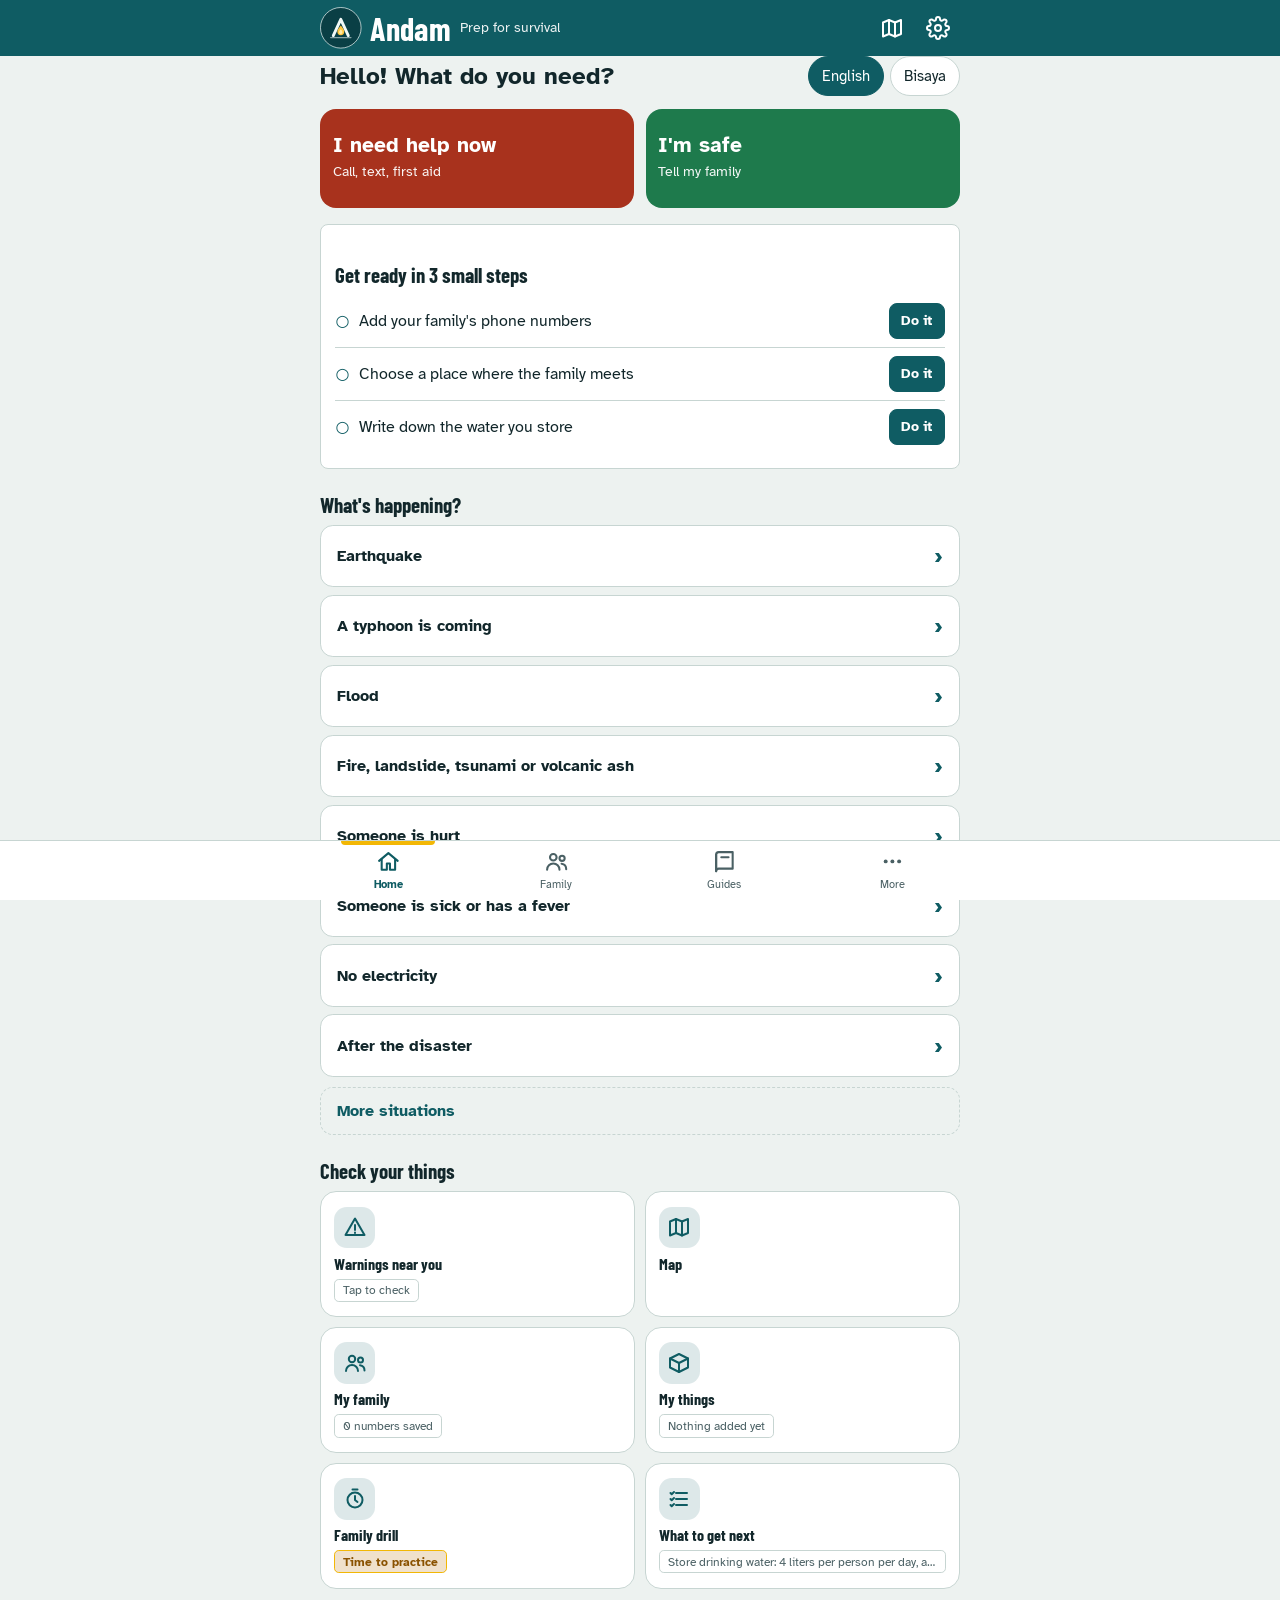
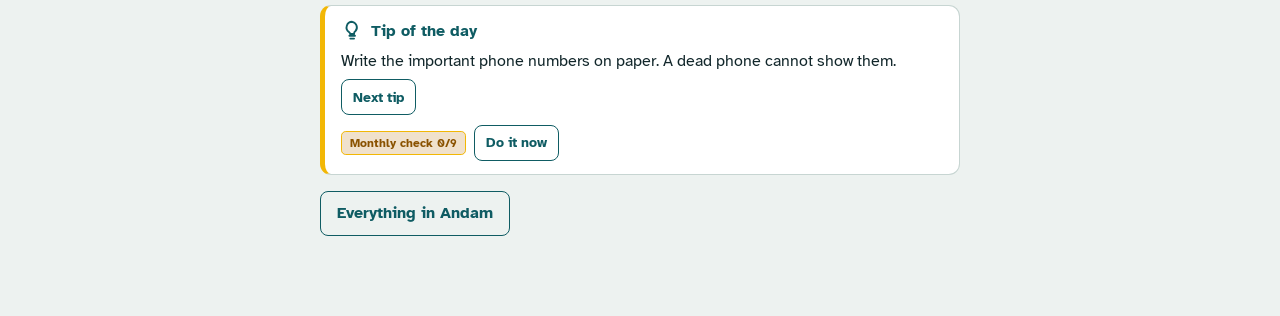
==== commit 3b3d295f: "Add files via upload" ====
--- a/index.html
+++ b/index.html
@@ -18,6 +18,32 @@
 <link rel="stylesheet" href="styles.css">
 </head>
 <body>
+<div id="splash" role="status" aria-live="polite">
+  <div class="spl-in">
+    <svg class="spl-logo" viewBox="0 0 512 512" aria-hidden="true" focusable="false"><circle cx="256" cy="256" r="250" fill="#0A3F45" stroke="#F2FAF8" stroke-opacity=".7" stroke-width="12"/><g transform="translate(256 256) scale(0.84) translate(-256 -270)"><path d="M146 384 L256 146 L366 384" fill="none" stroke="#F2FAF8" stroke-width="42" stroke-linecap="round" stroke-linejoin="round"/><path d="M256 238 C292 280 306 302 306 328 a50 50 0 0 1 -100 0 C206 302 220 280 256 238 Z" fill="#FFC53D"/><path d="M256 290 C273 311 282 322 282 337 a26 26 0 0 1 -52 0 C230 322 239 311 256 290 Z" fill="#FFE8A3"/><path d="M108 414 H404" stroke="#F2FAF8" stroke-width="20" stroke-linecap="round" opacity=".55"/></g></svg>
+    <h1 class="spl-name">Andam</h1>
+    <p class="spl-tag" data-i="Prep for survival">Prep for survival</p>
+    <p class="spl-msg" data-i="Getting your family ready">Getting your family ready</p>
+    <div class="spl-bar" aria-hidden="true"><i></i></div>
+    <button class="spl-help" data-a="splashhelp" data-i="Emergency? Get help now">Emergency? Get help now</button>
+    <p class="spl-skip" data-i="Tap anywhere to skip">Tap anywhere to skip</p>
+  </div>
+</div>
+<script>
+/* Opening screen: shown on every open and reload. Skipped when turned off, or in automated tests (add ?splash=1 to force it). */
+(function () {
+  var s = document.getElementById("splash"), skip = false, force = /[?&]splash=1/.test(location.search);
+  try {
+    var st = JSON.parse(localStorage.getItem("handa.v1") || "{}");
+    if (st.settings && st.settings.splash === "off") skip = true;
+    if (!force && navigator.webdriver) skip = true;
+    if (force) skip = false;
+  } catch (e) {}
+  if (skip) s.parentNode.removeChild(s);
+  else setTimeout(function () { if (s.parentNode) s.parentNode.removeChild(s); }, 16000);
+})();
+</script>
+
 
 <header class="top">
   <div class="wrap">
@@ -93,6 +119,8 @@
     </div>
     <label class="field"><span>Language / Pinulongan</span>
       <select id="lang" data-bind="settings.lang" data-re="1"><option value="en">English</option><option value="ceb">Bisaya</option></select></label>
+    <label class="field"><span>Opening screen</span>
+      <select id="splashmode" data-bind="settings.splash"><option value="on">Show it for 5 seconds</option><option value="off">Skip it</option></select></label>
     <label class="field"><span>Layout</span>
       <select id="navmode" data-bind="settings.nav" data-re="1"><option value="simple">Simple: 4 buttons at the bottom</option><option value="full">Full: more buttons at the bottom</option></select></label>
     <label class="field"><span>Animations</span>
--- a/styles.css
+++ b/styles.css
@@ -1315,3 +1315,25 @@
 .drillsteps{padding-left:1.2rem;font-size:1.05rem;display:grid;gap:.4rem}
 @media (max-width:360px){.bigrow,.tiles{grid-template-columns:1fr}}
 @media print{.sg ul ul{margin:0}}
+
+/* ---- opening screen (v23) ---- */
+#splash{position:fixed;inset:0;z-index:2000;display:flex;align-items:center;justify-content:center;
+  background:radial-gradient(120% 90% at 50% 25%,#14707A 0%,#0A3F45 62%,#072C31 100%);color:#F2FAF8;
+  padding:env(safe-area-inset-top) 1.2rem env(safe-area-inset-bottom);transition:opacity .35s ease}
+#splash.out{opacity:0;pointer-events:none}
+.spl-in{display:flex;flex-direction:column;align-items:center;text-align:center;max-width:22rem;width:100%}
+.spl-logo{width:7.5rem;height:7.5rem;animation:splpulse 2.4s ease-in-out infinite}
+.spl-name{margin:.9rem 0 0;font:700 3.6rem/1 var(--head);letter-spacing:.02em}
+.spl-tag{margin:.3rem 0 0;font-size:1.15rem;opacity:.92}
+.spl-msg{margin:2.2rem 0 .7rem;font-size:1rem;opacity:.9}
+.spl-bar{width:min(15rem,70vw);height:.4rem;border-radius:.4rem;background:rgba(255,255,255,.22);overflow:hidden}
+.spl-bar i{display:block;height:100%;width:0;background:#F2B705;border-radius:.4rem;transition:width .12s linear}
+.spl-help{margin-top:2.4rem;min-height:3rem;padding:.7rem 1.3rem;border-radius:2rem;border:2px solid rgba(255,255,255,.75);
+  background:transparent;color:#fff;font:inherit;font-weight:700;font-size:1rem;cursor:pointer}
+.spl-skip{margin:1.1rem 0 0;font-size:.85rem;opacity:.7}
+@keyframes splpulse{0%,100%{transform:scale(1)}50%{transform:scale(1.05)}}
+@media print{#splash{display:none!important}}
+.situmore{margin:-.4rem 0 1rem}
+.situmore>summary{cursor:pointer;padding:.7rem 1rem;border:1px dashed var(--line);border-radius:.8rem;font-weight:700;color:var(--accent);list-style:none;min-height:3rem;display:flex;align-items:center}
+.situmore>summary::-webkit-details-marker{display:none}
+.situmore[open]>summary{margin-bottom:.5rem}
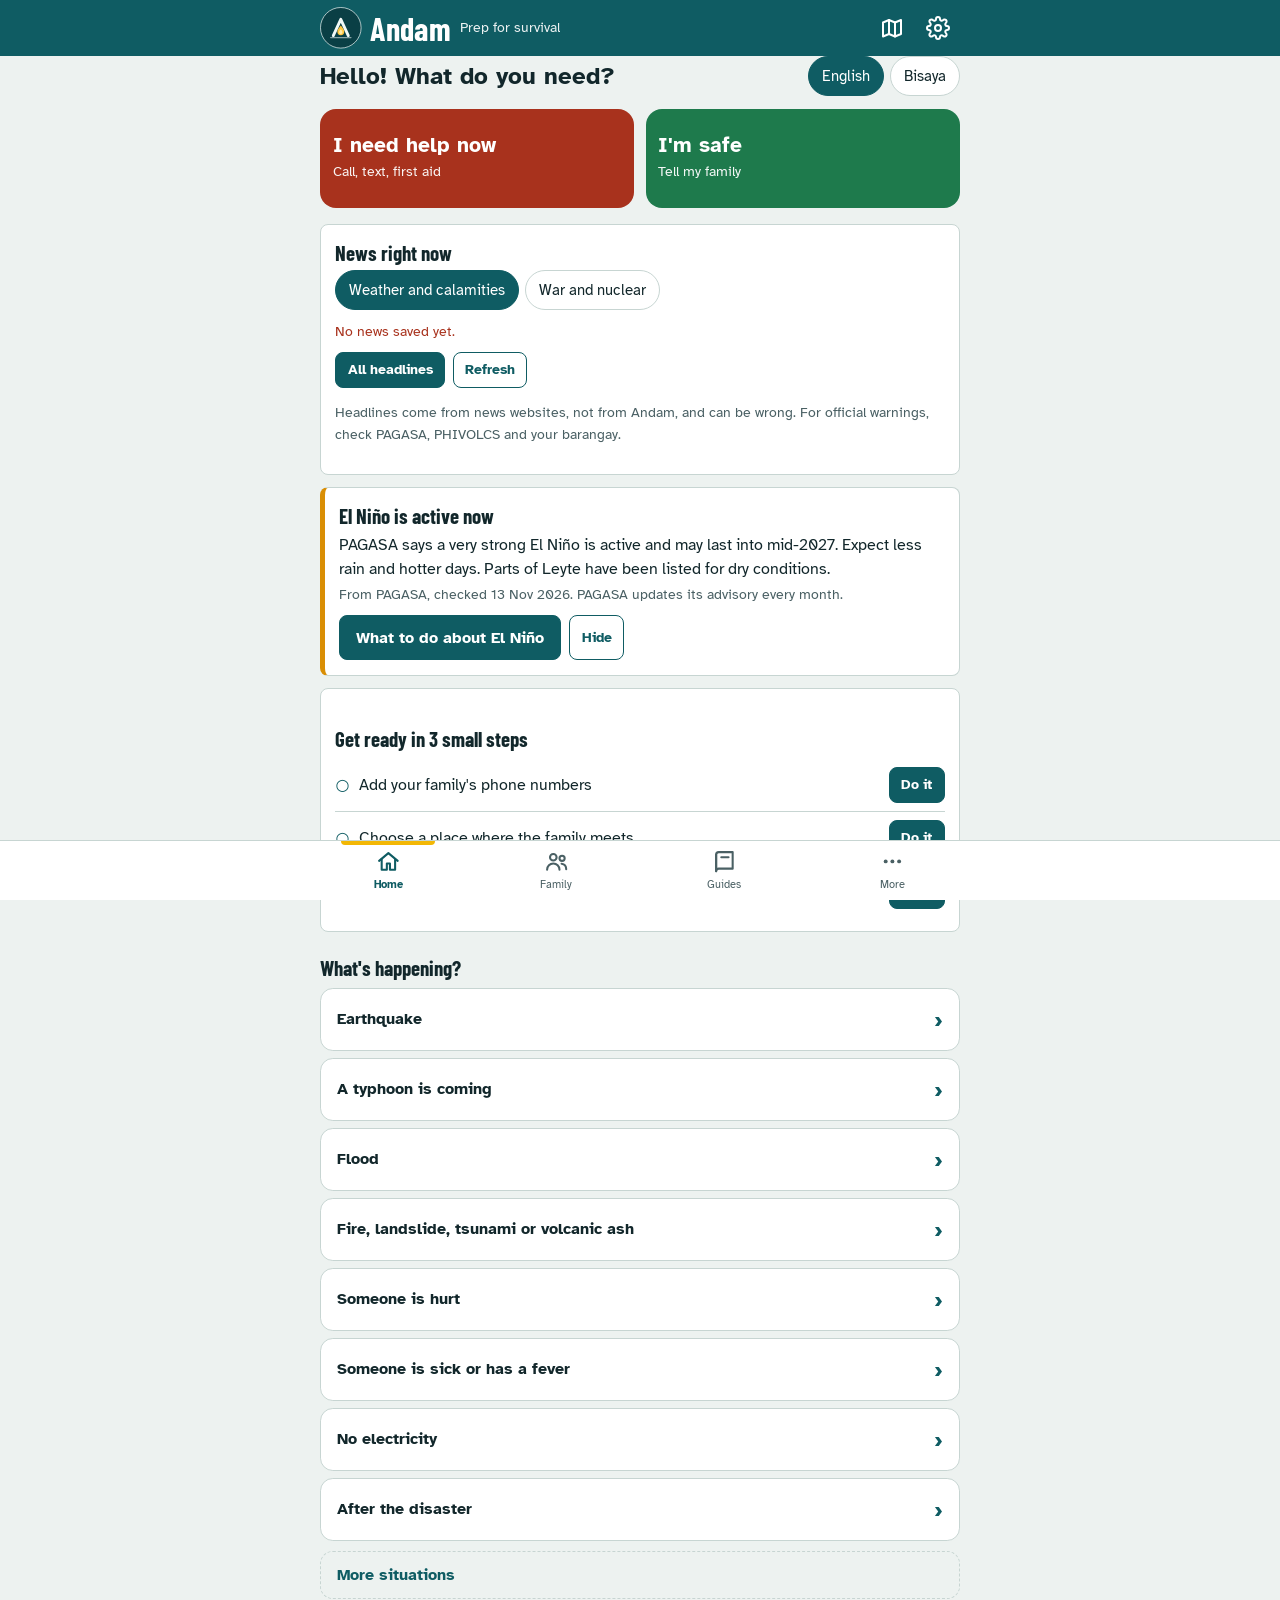
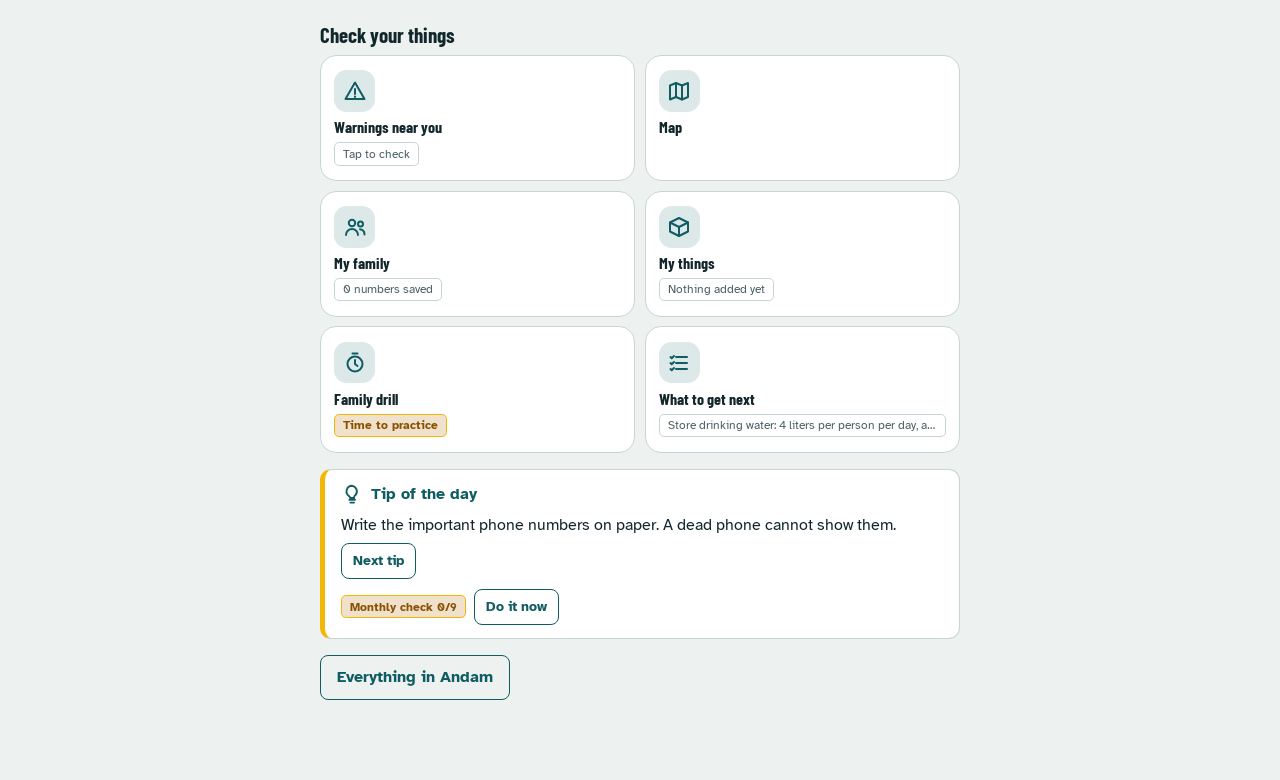
==== commit f24d8531: "Andam v27: login and sync, 3-second opening screen Adds sync.js and sync-config.js (log in with a na" ====
--- a/index.html
+++ b/index.html
@@ -103,6 +103,10 @@
 
 <dialog id="drilldlg" class="iddlg helpdlg" aria-label="Drill"></dialog>
 
+<dialog id="newsdlg" class="iddlg helpdlg" aria-label="News"></dialog>
+
+<dialog id="syncdlg" class="iddlg helpdlg" aria-label="My login"></dialog>
+
 <dialog id="settings" aria-labelledby="settingsTitle">
   <div class="dlg">
     <div style="display:flex;justify-content:space-between;align-items:center">
@@ -119,8 +123,10 @@
     </div>
     <label class="field"><span>Language / Pinulongan</span>
       <select id="lang" data-bind="settings.lang" data-re="1"><option value="en">English</option><option value="ceb">Bisaya</option></select></label>
+    <label class="field"><span>News headlines</span>
+      <select id="newsmode" data-bind="settings.news" data-re="1"><option value="on">Show news (loads when online)</option><option value="off">Hide news</option></select></label>
     <label class="field"><span>Opening screen</span>
-      <select id="splashmode" data-bind="settings.splash"><option value="on">Show it for 5 seconds</option><option value="off">Skip it</option></select></label>
+      <select id="splashmode" data-bind="settings.splash"><option value="on">Show it for 3 seconds</option><option value="off">Skip it</option></select></label>
     <label class="field"><span>Layout</span>
       <select id="navmode" data-bind="settings.nav" data-re="1"><option value="simple">Simple: 4 buttons at the bottom</option><option value="full">Full: more buttons at the bottom</option></select></label>
     <label class="field"><span>Animations</span>
@@ -134,6 +140,11 @@
     <h3>Send this app to another phone</h3>
     <p class="hint">Works with no internet and no power grid. It packs the whole app into one file (Andam.html). Pick Bluetooth or Nearby Share in the menu that opens. The other person opens the file in Chrome.</p>
     <button class="btn" data-a="shareapp">Send this app</button>
+
+    <h3>Log in (keep my info on any phone)</h3>
+    <p class="hint">Log in once and your family info follows you to any phone. It is scrambled on this phone before it is sent.</p>
+    <p class="hint" id="syncStatus"></p>
+    <button class="btn" data-a="sy_open">Log in or manage my login</button>
 
     <h3>Back up your entries</h3>
     <p class="hint">Everything you type is saved only on this phone. If you change phones, copy this backup and paste it into the new one. Photos you add to a guide stay on this phone and are not in the backup.</p>
@@ -151,7 +162,7 @@
     <button class="btn danger small" data-a="reset">Erase everything on this phone</button>
 
     <h3>About</h3>
-    <p class="hint">Andam means “ready” in Bisaya. Nothing you enter leaves this phone. Peso figures come from Philippine shop listings seen in November 2026 and will change. Radio and satellite rules come from NTC circulars and news reports: confirm with the NTC or an authorized dealer before you buy.</p>
+    <p class="hint">Andam means “ready” in Bisaya. Nothing you enter leaves this phone unless you log in to sync, and then it is scrambled first. Peso figures come from Philippine shop listings seen in November 2026 and will change. Radio and satellite rules come from NTC circulars and news reports: confirm with the NTC or an authorized dealer before you buy.</p>
   </div>
 </dialog>
 
@@ -168,6 +179,8 @@
 <script src="figures4.js"></script>
 <script src="i18n.js"></script>
 <script src="i18n2.js"></script>
+<script src="sync-config.js"></script>
+<script src="sync.js"></script>
 <script src="app.js"></script>
 </body>
 </html>
--- a/styles.css
+++ b/styles.css
@@ -121,7 +121,7 @@
 .detail dd{margin:0}
 .field{display:block;margin:.6rem 0 0}
 .field span{display:block;font-size:.85rem;color:var(--muted);margin-bottom:.2rem}
-input[type=text],input[type=tel],input[type=number],input[type=date],select,textarea{
+input[type=text],input[type=password],input[type=tel],input[type=number],input[type=date],select,textarea{
   width:100%;padding:.6rem .7rem;border:1.5px solid var(--line);border-radius:.45rem;background:var(--surface);min-height:2.75rem}
 textarea{min-height:5rem;resize:vertical}
 .addrow{display:grid;grid-template-columns:1fr auto auto;gap:.5rem;margin:.6rem 0 1rem}
@@ -1337,3 +1337,29 @@
 .situmore>summary{cursor:pointer;padding:.7rem 1rem;border:1px dashed var(--line);border-radius:.8rem;font-weight:700;color:var(--accent);list-style:none;min-height:3rem;display:flex;align-items:center}
 .situmore>summary::-webkit-details-marker{display:none}
 .situmore[open]>summary{margin-bottom:.5rem}
+.notice{border-left:.35rem solid #D98E04}
+.notice h3{margin:.1rem 0 .3rem}
+.notice p{margin:.2rem 0}
+
+/* ---- news (v26) ---- */
+.newscard h3{margin:.1rem 0 .3rem}
+.newsst{display:block;font-size:.85rem;opacity:.85;margin:.15rem 0 .5rem}
+.newsst.bad{color:var(--danger);opacity:1}
+.newslist{display:grid;gap:.1rem;margin:.2rem 0 .5rem}
+.newsrow{display:block;padding:.6rem .1rem;border-top:1px solid var(--line);text-decoration:none;color:var(--ink)}
+.newsrow:first-child{border-top:0}
+.newsrow b{display:block;font-size:.98rem;line-height:1.3;overflow-wrap:anywhere}
+.newsrow small{display:block;opacity:.7;margin-top:.15rem}
+.newsrow:active{background:color-mix(in srgb,var(--accent) 10%,transparent)}
+
+/* ---- login and sync ---- */
+.iddlg input[type=text],.iddlg input[type=password]{background:#fff;color:#111;border-color:#767676}
+.iddlg .field span{color:#444}
+.iddlg details>summary{cursor:pointer;padding:.4rem 0;color:#444}
+.synccard{display:block;width:100%;text-align:left;border-left:.35rem solid #1E7A4C;color:inherit;font:inherit}
+.synccard h3{margin:.1rem 0 .3rem}
+.synccard p{margin:.2rem 0}
+.synccard.ok{display:flex;flex-direction:column;gap:.15rem;cursor:pointer}
+.syncok{background:#E4F3EA;color:#0F4A2C;padding:.5rem .7rem;border-radius:.4rem;margin:.5rem 0}
+.syncerr{background:#FBE5E0;color:#7A1F10;padding:.5rem .7rem;border-radius:.4rem;margin:.5rem 0;font-weight:600}
+.syncst{color:#444;margin:.2rem 0 .6rem}
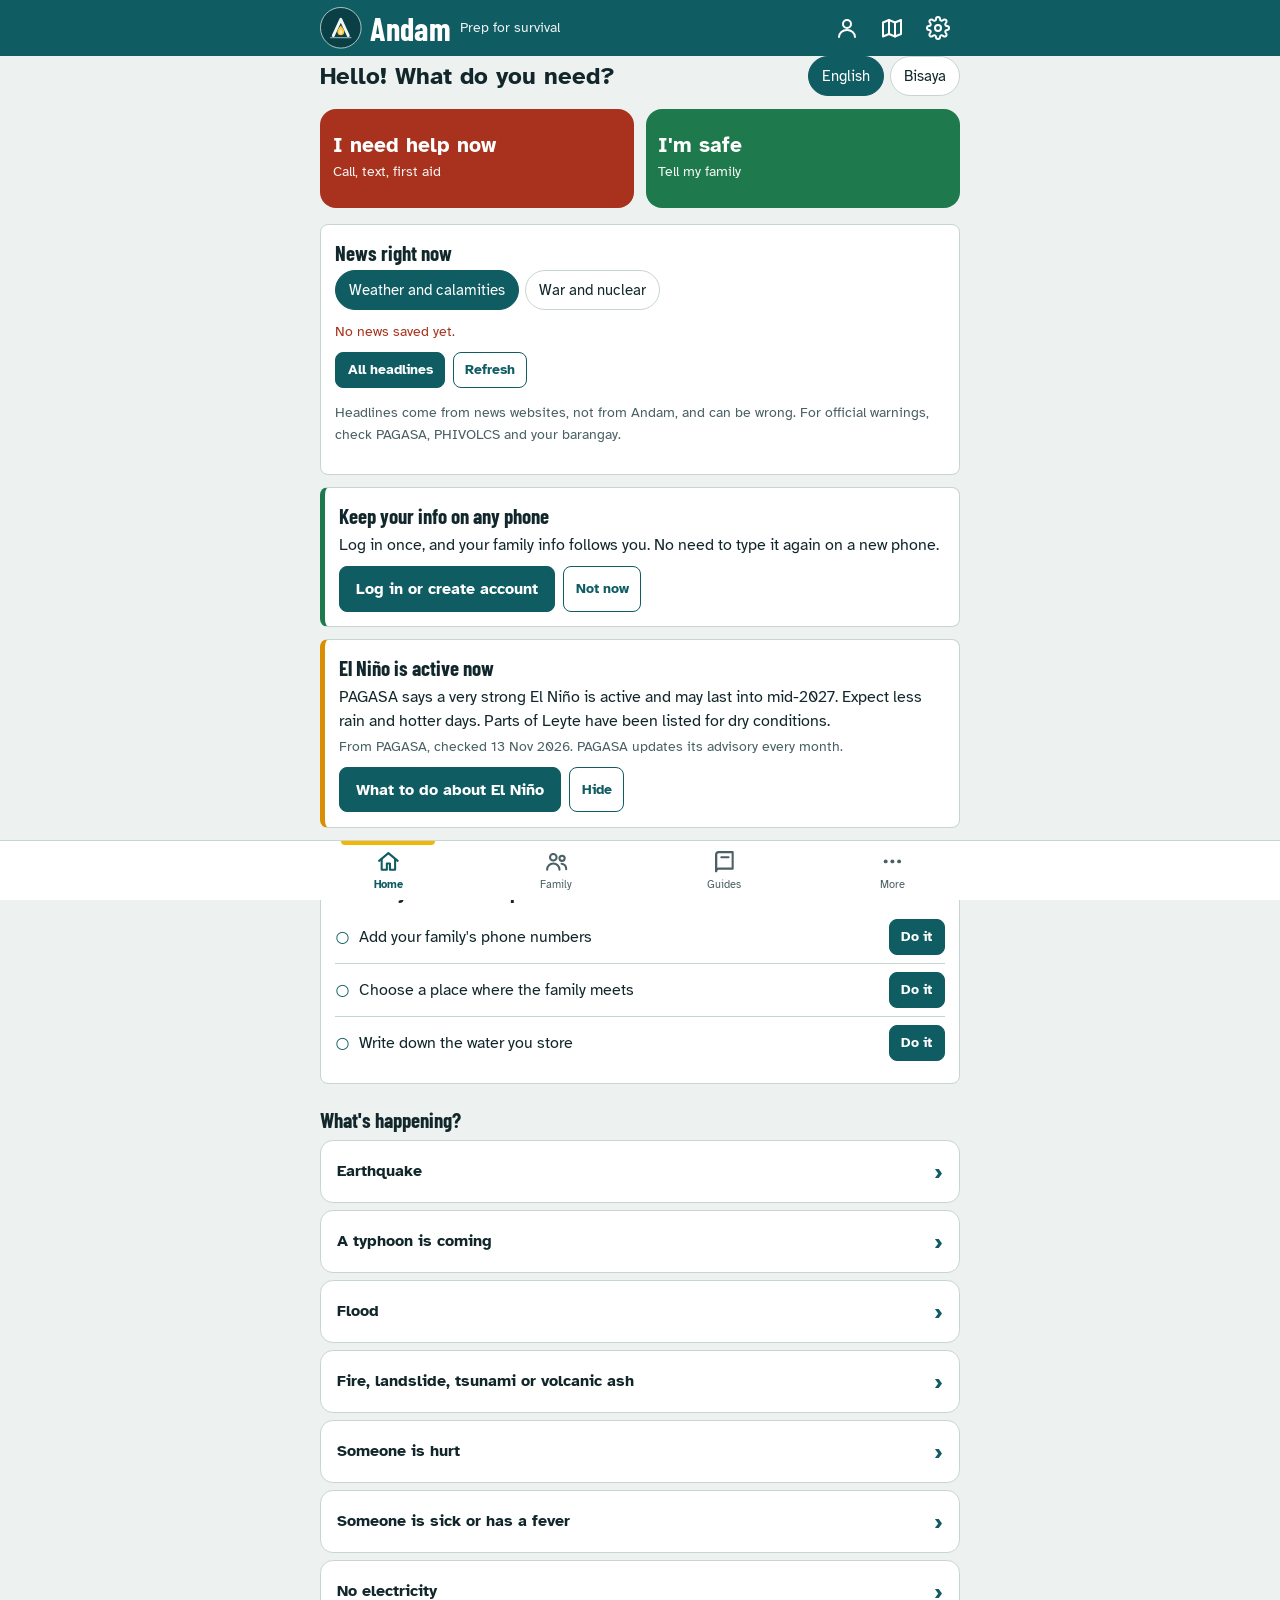
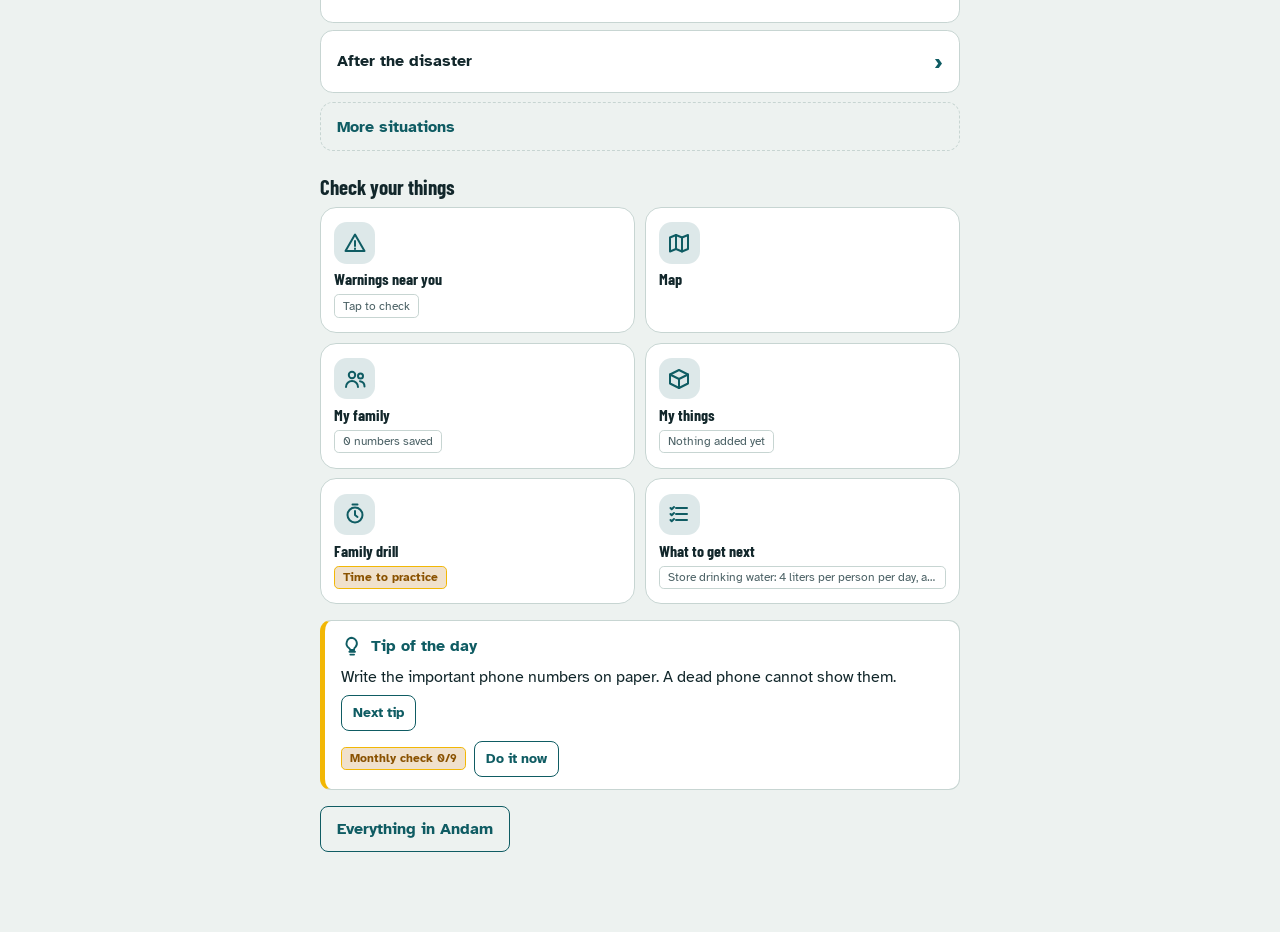
==== commit 581b779a: "Add login icon with status dot to the header Co-Authored-By: Claude Sonnet 5.5 <noreply@anthropic.co" ====
--- a/index.html
+++ b/index.html
@@ -49,6 +49,10 @@
   <div class="wrap">
     <div class="brand"><svg class="logo" viewBox="0 0 512 512" aria-hidden="true" focusable="false"><circle cx="256" cy="256" r="250" fill="#0A3F45" stroke="#F2FAF8" stroke-opacity=".7" stroke-width="12"/><g transform="translate(256 256) scale(0.84) translate(-256 -270)"><path d="M146 384 L256 146 L366 384" fill="none" stroke="#F2FAF8" stroke-width="42" stroke-linecap="round" stroke-linejoin="round"/><path d="M256 238 C292 280 306 302 306 328 a50 50 0 0 1 -100 0 C206 302 220 280 256 238 Z" fill="#FFC53D"/><path d="M256 290 C273 311 282 322 282 337 a26 26 0 0 1 -52 0 C230 322 239 311 256 290 Z" fill="#FFE8A3"/><path d="M108 414 H404" stroke="#F2FAF8" stroke-width="20" stroke-linecap="round" opacity=".55"/></g></svg><h1>Andam</h1><span>Prep for survival</span></div>
     <div class="hbtns">
+    <button class="icon-btn acct" id="acctBtn" data-a="sy_open" aria-label="My login" hidden>
+      <svg viewBox="0 0 24 24" fill="none" stroke="currentColor" stroke-width="2" stroke-linecap="round" stroke-linejoin="round" aria-hidden="true"><circle cx="12" cy="8" r="4"/><path d="M4 21c0-4.2 3.6-7 8-7s8 2.8 8 7"/></svg>
+      <i class="adot" aria-hidden="true"></i>
+    </button>
     <button class="icon-btn" data-a="map" aria-label="Map">
       <svg viewBox="0 0 24 24" fill="none" stroke="currentColor" stroke-width="2" stroke-linecap="round" stroke-linejoin="round" aria-hidden="true"><path d="M9 4 3 6.5v14L9 18l6 2.5 6-2.5v-14L15 6.5z"/><path d="M9 4v14M15 6.5v14"/></svg>
     </button>
--- a/styles.css
+++ b/styles.css
@@ -1363,3 +1363,8 @@
 .syncok{background:#E4F3EA;color:#0F4A2C;padding:.5rem .7rem;border-radius:.4rem;margin:.5rem 0}
 .syncerr{background:#FBE5E0;color:#7A1F10;padding:.5rem .7rem;border-radius:.4rem;margin:.5rem 0;font-weight:600}
 .syncst{color:#444;margin:.2rem 0 .6rem}
+
+.icon-btn.acct{position:relative}
+.icon-btn.acct .adot{position:absolute;top:.45rem;right:.4rem;width:.6rem;height:.6rem;border-radius:50%;background:transparent;border:2px solid transparent;display:none}
+.icon-btn.acct.on .adot{display:block;background:#3DDC84;border-color:var(--accent)}
+.icon-btn.acct.err .adot{display:block;background:#FFB020;border-color:var(--accent)}
